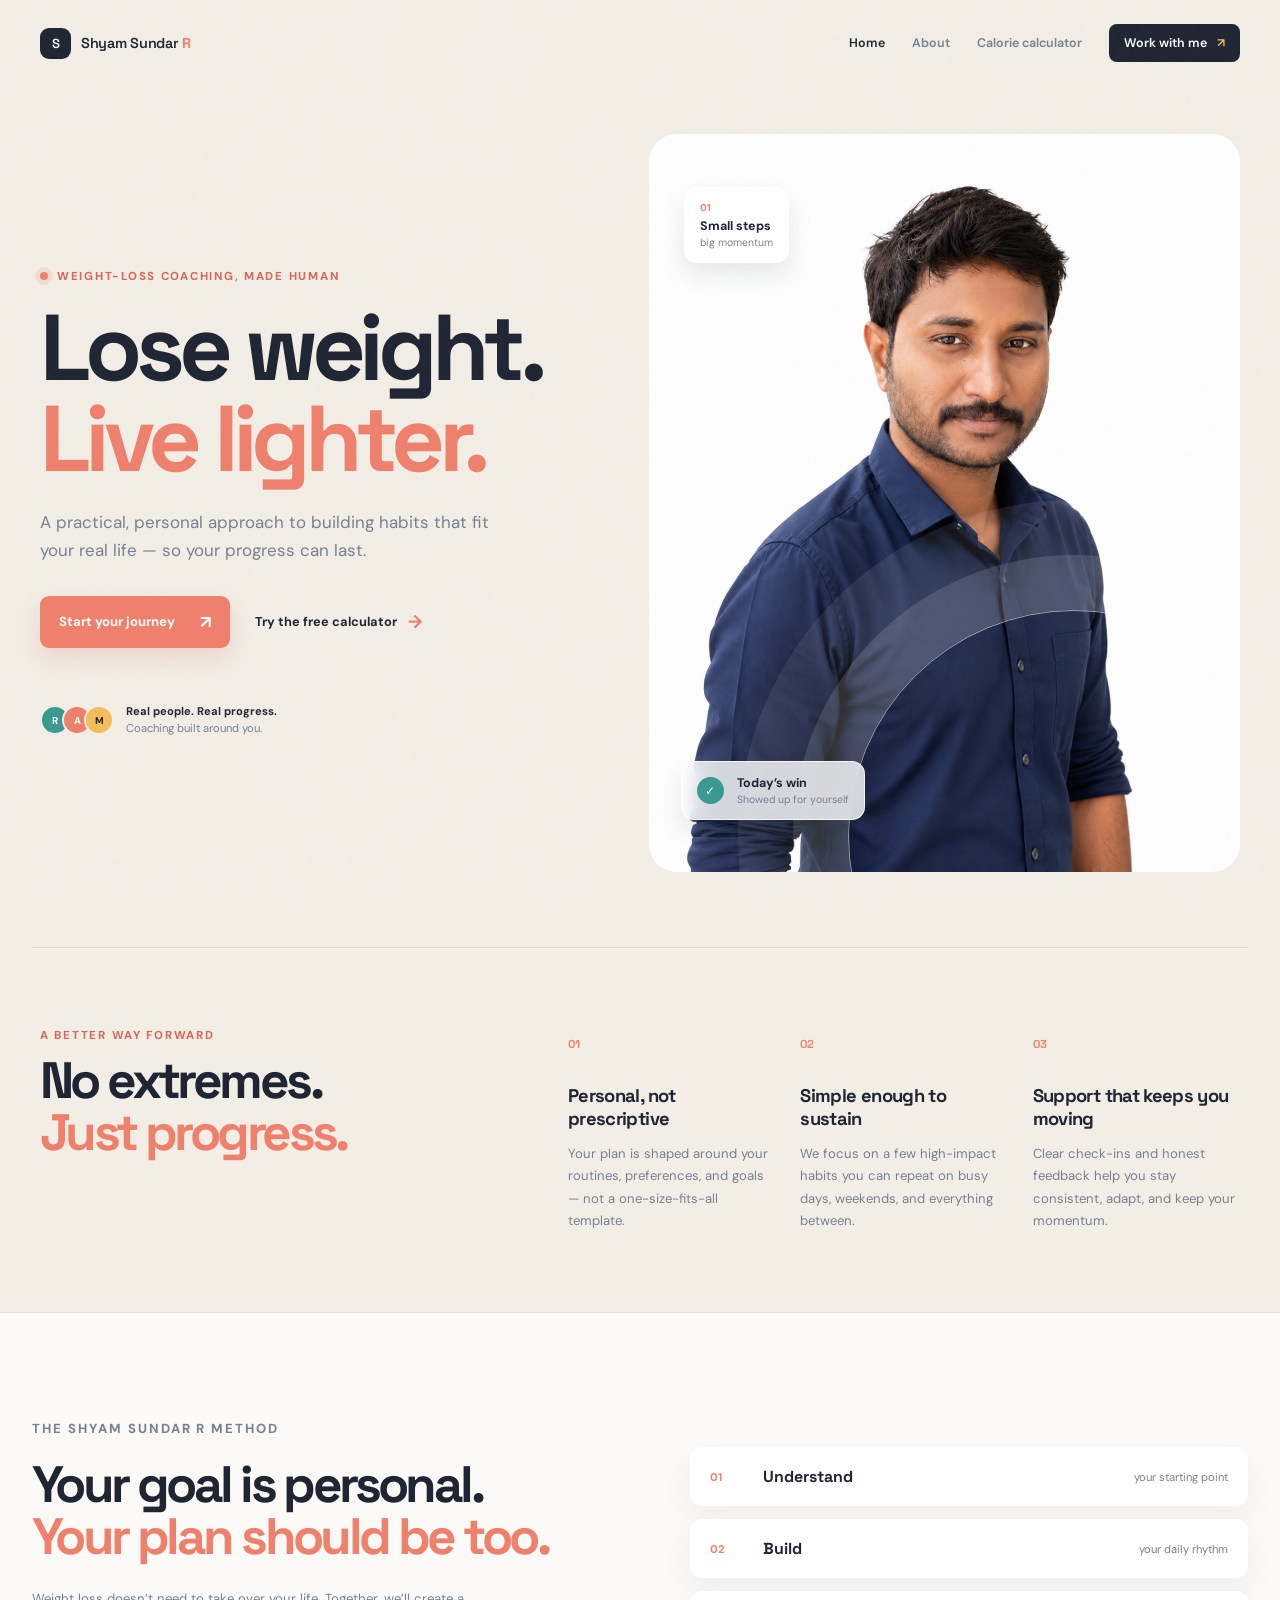
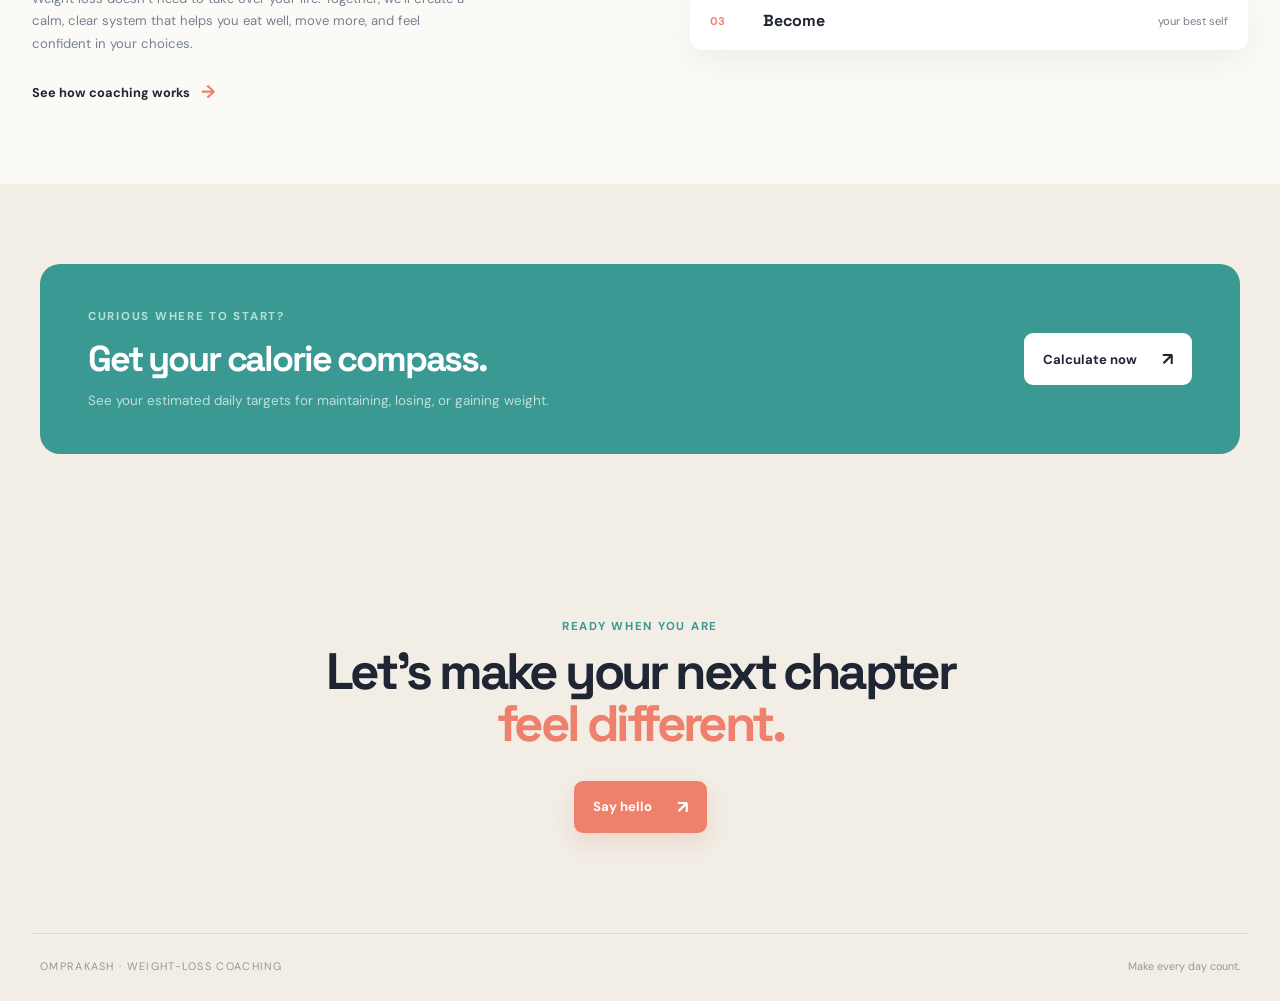
==== index.html @ ed953296 "Name changed" ====
<!DOCTYPE html>
<html lang="en">
<head>
  <meta charset="UTF-8" />
  <meta name="viewport" content="width=device-width, initial-scale=1.0" />
  <meta name="description" content="Weight-loss coaching with Shyam Sundar R — practical habits, clear guidance, and lasting results." />
  <title>OMPRAKASH — Weight-loss Coach</title>
  <link rel="preconnect" href="https://fonts.googleapis.com" />
  <link rel="preconnect" href="https://fonts.gstatic.com" crossorigin />
  <link href="https://fonts.googleapis.com/css2?family=DM+Sans:wght@400;500;600;700&family=Space+Grotesk:wght@500;600;700&display=swap" rel="stylesheet" />
  <link rel="stylesheet" href="style.css" />
</head>
<body class="home-page">
  <main class="home-shell">
    <nav class="site-nav" aria-label="Main navigation">
      <a class="brand" href="index.html"><span class="brand-mark">S</span><span>Shyam Sundar <b>R</b></span></a>
      <div class="nav-links"><a class="active" href="index.html">Home</a><a href="about.html">About</a><a href="calculator.html">Calorie calculator</a><a class="nav-cta" href="#contact">Work with me <span>↗</span></a></div>
    </nav>

    <section class="home-hero" aria-labelledby="home-title">
      <div class="home-hero-copy"><p class="eyebrow"><span class="eyebrow-dot"></span> Weight-loss coaching, made human</p><h1>Lose weight.<br /><em>Live lighter.</em></h1><p class="hero-text">A practical, personal approach to building habits that fit your real life — so your progress can last.</p><div class="hero-actions"><a class="primary-button" href="#contact">Start your journey <span>↗</span></a><a class="text-link" href="calculator.html">Try the free calculator <span>→</span></a></div><div class="social-proof"><div class="avatar-stack"><span>R</span><span>A</span><span>M</span></div><p><strong>Real people. Real progress.</strong><br />Coaching built around you.</p></div></div>
      <div class="hero-visual"><img class="hero-image" src="omprakash_image.jpg" alt="Shyam Sundar R, weight-loss coach" /><div class="hero-card card-top"><span>01</span><strong>Small steps</strong><small>big momentum</small></div><div class="hero-card card-bottom"><span class="check">✓</span><div><strong>Today’s win</strong><small>Showed up for yourself</small></div></div></div>
    </section>

    <section class="promise-section"><div class="section-intro"><p class="section-kicker">A better way forward</p><h2>No extremes.<br /><em>Just progress.</em></h2></div><div class="promise-grid"><article><span class="number">01</span><h3>Personal, not prescriptive</h3><p>Your plan is shaped around your routines, preferences, and goals — not a one-size-fits-all template.</p></article><article><span class="number">02</span><h3>Simple enough to sustain</h3><p>We focus on a few high-impact habits you can repeat on busy days, weekends, and everything between.</p></article><article><span class="number">03</span><h3>Support that keeps you moving</h3><p>Clear check-ins and honest feedback help you stay consistent, adapt, and keep your momentum.</p></article></div></section>

    <section class="method-section"><div class="method-copy"><p class="section-kicker">The Shyam Sundar R method</p><h2>Your goal is personal.<br /><em>Your plan should be too.</em></h2><p>Weight loss doesn’t need to take over your life. Together, we’ll create a calm, clear system that helps you eat well, move more, and feel confident in your choices.</p><a class="text-link" href="#contact">See how coaching works <span>→</span></a></div><div class="steps-card"><div><span>01</span><strong>Understand</strong><small>your starting point</small></div><div><span>02</span><strong>Build</strong><small>your daily rhythm</small></div><div><span>03</span><strong>Become</strong><small>your best self</small></div></div></section>

    <section class="calculator-promo"><div><p class="section-kicker">Curious where to start?</p><h2>Get your calorie compass.</h2><p>See your estimated daily targets for maintaining, losing, or gaining weight.</p></div><a class="light-button" href="calculator.html">Calculate now <span>↗</span></a></section>

    <section class="contact-section" id="contact"><p class="section-kicker">Ready when you are</p><h2>Let’s make your next chapter<br /><em>feel different.</em></h2><a class="primary-button" href="mailto:hello@shyamsundarr.com">Say hello <span>↗</span></a></section>
    <footer><span>OMPRAKASH · WEIGHT-LOSS COACHING</span><span>Make every day count.</span></footer>
  </main>
</body>
</html>
---- style.css ----
:root {
  --ink: #1f2533;
  --muted: #778090;
  --line: #e8e7e1;
  --paper: #fbfaf7;
  --cream: #f2eee6;
  --coral: #ef806c;
  --coral-dark: #d96555;
  --teal: #3a9992;
  --teal-light: #e0f2ef;
  --gold: #f4bd58;
  --shadow: 0 24px 70px rgba(52, 48, 35, .10);
}

* { box-sizing: border-box; }
body { margin: 0; color: var(--ink); background: var(--cream); font-family: "DM Sans", sans-serif; }
body::before { content: ""; position: fixed; inset: 0; pointer-events: none; opacity: .18; background-image: url("data:image/svg+xml,%3Csvg viewBox='0 0 180 180' xmlns='http://www.w3.org/2000/svg'%3E%3Cfilter id='n'%3E%3CfeTurbulence type='fractalNoise' baseFrequency='.8' numOctaves='4' stitchTiles='stitch'/%3E%3C/filter%3E%3Crect width='100%25' height='100%25' filter='url(%23n)' opacity='.14'/%3E%3C/svg%3E"); }
.page-shell { width: min(1160px, calc(100% - 40px)); margin: 0 auto; padding: 70px 0 28px; }
.home-shell { width: min(1240px, calc(100% - 64px)); margin: 0 auto; padding: 24px 0 28px; }
.site-nav { display: flex; align-items: center; justify-content: space-between; gap: 24px; padding: 0 8px 26px; }
.brand { display: inline-flex; align-items: center; gap: 10px; color: var(--ink); font-family: "Space Grotesk", sans-serif; font-size: .9rem; font-weight: 600; text-decoration: none; letter-spacing: -.02em; }
.brand b { color: var(--coral); }
.brand-mark { display: grid; place-items: center; width: 31px; height: 31px; border-radius: 9px; background: var(--ink); color: white; font-size: .82rem; }
.nav-links { display: flex; align-items: center; gap: 27px; }
.nav-links a { color: var(--muted); font-size: .78rem; font-weight: 600; text-decoration: none; transition: color .2s ease; }
.nav-links a:hover, .nav-links a.active { color: var(--ink); }
.nav-links .nav-cta { padding: 11px 15px; border-radius: 8px; background: var(--ink); color: white; }
.nav-links .nav-cta span { margin-left: 7px; color: var(--gold); }
.home-hero { display: grid; grid-template-columns: .96fr 1.04fr; gap: 64px; align-items: center; min-height: 650px; padding: 46px 8px 75px; }
.home-hero h1 { font-size: clamp(4rem, 7.3vw, 7.5rem); }
.home-hero .hero-text { max-width: 450px; }
.hero-actions { display: flex; align-items: center; gap: 25px; margin-top: 31px; }
.primary-button, .light-button { display: inline-flex; align-items: center; gap: 25px; padding: 15px 19px; border-radius: 9px; color: white; background: var(--coral); font-size: .82rem; font-weight: 700; text-decoration: none; box-shadow: 0 10px 25px rgba(217,101,85,.18); transition: transform .2s ease, background .2s ease; }
.primary-button:hover, .light-button:hover { transform: translateY(-2px); background: var(--coral-dark); }
.primary-button span, .light-button span { font-size: 1.1rem; }
.text-link { display: inline-flex; align-items: center; gap: 11px; color: var(--ink); font-size: .8rem; font-weight: 700; text-decoration: none; }
.text-link span { color: var(--coral); font-size: 1.15rem; transition: transform .2s ease; }
.text-link:hover span { transform: translateX(4px); }
.social-proof { display: flex; align-items: center; gap: 12px; margin-top: 55px; }
.avatar-stack { display: flex; padding-left: 8px; }
.avatar-stack span { display: grid; place-items: center; width: 30px; height: 30px; margin-left: -8px; border: 2px solid var(--cream); border-radius: 50%; background: var(--teal); color: white; font-size: .62rem; font-weight: 700; }
.avatar-stack span:nth-child(2) { background: var(--coral); }.avatar-stack span:nth-child(3) { background: var(--gold); color: var(--ink); }
.social-proof p { margin: 0; color: var(--muted); font-size: .7rem; line-height: 1.55; }.social-proof strong { color: var(--ink); }
.hero-visual { position: relative; min-height: 540px; overflow: hidden; border-radius: 28px; background: #f7f7f5; }
.hero-image { display: block; width: 100%; height: 100%; min-height: 540px; object-fit: cover; object-position: center top; }
.hero-visual::before { content: ""; position: absolute; width: 450px; height: 450px; right: -60px; bottom: -190px; border: 1px solid rgba(255,255,255,.55); border-radius: 50%; box-shadow: 0 0 0 55px rgba(255,255,255,.12), 0 0 0 110px rgba(255,255,255,.08); }
.visual-glow { position: absolute; width: 280px; height: 280px; top: 54px; right: 12%; border-radius: 50%; background: #b5d5c8; filter: blur(2px); }
.sun-disc { position: absolute; top: 85px; right: 24%; width: 118px; height: 118px; display: grid; place-items: center; border-radius: 50%; background: #f8ca70; color: white; font-size: 1.9rem; box-shadow: 0 0 0 17px rgba(248,202,112,.2); }
.hero-card { position: absolute; z-index: 2; display: flex; gap: 13px; align-items: center; padding: 13px 15px; border: 1px solid rgba(255,255,255,.75); border-radius: 13px; background: rgba(255,255,255,.8); box-shadow: 0 12px 25px rgba(36,73,66,.1); backdrop-filter: blur(10px); }.card-top { top: 53px; left: 35px; display: block; }.card-top span { display: block; margin-bottom: 4px; color: var(--coral); font-size: .62rem; font-weight: 700; }.hero-card strong, .hero-card small { display: block; }.hero-card strong { font-size: .78rem; }.hero-card small { margin-top: 2px; color: var(--muted); font-size: .65rem; }.card-bottom { left: 32px; bottom: 52px; }.check { display: grid; place-items: center; width: 27px; height: 27px; border-radius: 50%; background: var(--teal); color: white; font-size: .75rem; }
.figure { position: absolute; z-index: 1; bottom: -15px; left: 42%; width: 185px; height: 395px; }.figure-head { position: absolute; left: 71px; top: 0; width: 63px; height: 67px; border-radius: 50% 50% 45% 45%; background: #a65f45; }.figure-body { position: absolute; top: 56px; left: 41px; width: 126px; height: 205px; border-radius: 48% 48% 26% 32%; background: #f5a27e; transform: rotate(5deg); }.figure-arm { position: absolute; z-index: -1; top: 92px; left: 7px; width: 50px; height: 205px; border-radius: 35px; background: #a65f45; transform: rotate(11deg); }.figure-leg { position: absolute; top: 233px; width: 52px; height: 175px; border-radius: 28px; background: #e57357; }.figure-leg.left { left: 50px; transform: rotate(4deg); }.figure-leg.right { left: 105px; transform: rotate(-7deg); }
.plant { position: absolute; right: 35px; bottom: 28px; width: 68px; height: 130px; }.plant b { position: absolute; bottom: 0; left: 13px; width: 44px; height: 47px; border-radius: 7px 7px 20px 20px; background: #d77b59; }.plant i { position: absolute; bottom: 35px; left: 31px; width: 24px; height: 74px; border-radius: 100% 0; background: #4f9f81; transform-origin: bottom; transform: rotate(-28deg); }.plant i:nth-child(2) { transform: rotate(29deg) scale(.82); background: #6aaa87; }.plant i:nth-child(3) { transform: rotate(3deg) scale(.68); background: #398c76; }
.promise-section, .method-section { padding: 80px 8px; border-top: 1px solid rgba(31,37,51,.1); }.promise-section { display: grid; grid-template-columns: .8fr 1.2fr; gap: 80px; }.section-intro h2, .method-copy h2, .contact-section h2 { margin: 0; font-size: clamp(2.5rem, 4vw, 4.2rem); line-height: 1.02; letter-spacing: -.07em; }.section-intro h2 em, .method-copy h2 em, .contact-section h2 em { color: var(--coral); font-style: normal; }.promise-grid { display: grid; grid-template-columns: repeat(3, 1fr); gap: 25px; }.promise-grid article { padding-top: 4px; }.number { color: var(--coral); font-family: "Space Grotesk"; font-size: .72rem; font-weight: 700; }.promise-grid h3 { margin: 31px 0 13px; font-family: "Space Grotesk"; font-size: 1.15rem; letter-spacing: -.035em; }.promise-grid p, .method-copy > p { margin: 0; color: var(--muted); font-size: .82rem; line-height: 1.7; }
.method-section { display: grid; grid-template-columns: 1fr 1fr; gap: 100px; align-items: center; background: var(--paper); margin: 0 -100px; padding-left: 100px; padding-right: 100px; }.method-copy .section-kicker { margin-bottom: 18px; }.method-copy > p { max-width: 450px; margin: 25px 0; }.steps-card { display: grid; gap: 13px; }.steps-card div { display: grid; grid-template-columns: 38px 1fr auto; align-items: center; gap: 15px; padding: 19px 20px; border-radius: 12px; background: white; box-shadow: 0 12px 30px rgba(52,48,35,.06); }.steps-card span { color: var(--coral); font-size: .7rem; font-weight: 700; }.steps-card strong { font-family: "Space Grotesk"; font-size: 1rem; }.steps-card small { color: var(--muted); font-size: .7rem; }
.calculator-promo { display: flex; justify-content: space-between; align-items: center; gap: 30px; margin: 80px 8px; padding: 45px 48px; border-radius: 20px; background: var(--teal); color: white; }.calculator-promo .section-kicker { color: #b3e2d9; }.calculator-promo h2 { margin: 0; font-family: "Space Grotesk"; font-size: 2.25rem; letter-spacing: -.06em; }.calculator-promo p:last-child { margin: 10px 0 0; color: rgba(255,255,255,.68); font-size: .84rem; }.light-button { background: white; color: var(--ink); box-shadow: none; }.light-button:hover { background: #f7f4ed; }.contact-section { padding: 85px 8px 100px; text-align: center; }.contact-section .section-kicker { color: var(--teal); }.contact-section h2 { margin-bottom: 30px; }.contact-section .primary-button { display: inline-flex; }
.home-page footer { padding: 25px 8px 0; border-top: 1px solid rgba(31,37,51,.1); }
.about-hero { display: grid; grid-template-columns: 1fr .78fr; gap: 90px; align-items: center; padding: 78px 8px 90px; }.about-hero h1 { font-size: clamp(4rem, 7vw, 7rem); }.about-hero .hero-text { max-width: 500px; }.about-photo { position: relative; height: 520px; overflow: hidden; border-radius: 26px; background: #f6f6f4; }.about-photo img { width: 100%; height: 100%; object-fit: cover; object-position: center top; }.photo-caption { position: absolute; right: 20px; bottom: 20px; padding: 12px 15px; border-radius: 10px; background: rgba(255,255,255,.86); color: var(--muted); font-size: .7rem; line-height: 1.45; box-shadow: 0 8px 18px rgba(31,37,51,.09); }.photo-caption strong { color: var(--ink); font-size: .82rem; }.about-story { display: grid; grid-template-columns: .9fr 1.1fr; gap: 90px; padding: 85px 8px; border-top: 1px solid rgba(31,37,51,.1); }.about-story h2, .about-cta h2 { margin: 0; font-family: "Space Grotesk"; font-size: clamp(2.5rem, 4vw, 4.1rem); line-height: 1.02; letter-spacing: -.07em; }.story-copy { max-width: 500px; }.story-copy p { margin: 0 0 20px; color: var(--muted); font-size: .95rem; line-height: 1.8; }.values-section { padding: 75px 8px 90px; background: var(--paper); margin: 0 -100px; padding-left: 100px; padding-right: 100px; }.values-grid { display: grid; grid-template-columns: repeat(3, 1fr); gap: 35px; margin-top: 30px; }.values-grid article { padding-top: 3px; }.values-grid span { color: var(--teal); font-size: .72rem; font-weight: 700; }.values-grid h3 { margin: 24px 0 12px; font-family: "Space Grotesk"; font-size: 1.15rem; letter-spacing: -.03em; }.values-grid p { margin: 0; color: var(--muted); font-size: .82rem; line-height: 1.7; }.about-cta { padding: 100px 8px 110px; text-align: center; }.about-cta .section-kicker { color: var(--teal); }.about-cta h2 { margin-bottom: 30px; }.about-cta h2 em { color: var(--coral); font-style: normal; }.about-cta > div { display: flex; justify-content: center; align-items: center; gap: 28px; }.about-page footer { padding: 25px 8px 0; border-top: 1px solid rgba(31,37,51,.1); }
.hero { display: flex; align-items: center; justify-content: space-between; gap: 42px; padding: 0 42px 54px; }
.hero-copy { max-width: 650px; }
.eyebrow, .section-kicker { color: var(--coral-dark); font-size: .72rem; font-weight: 700; letter-spacing: .15em; text-transform: uppercase; }
.eyebrow { display: flex; align-items: center; gap: 9px; margin: 0 0 18px; }
.eyebrow-dot { width: 8px; height: 8px; border-radius: 50%; background: var(--coral); box-shadow: 0 0 0 5px rgba(239,128,108,.16); }
h1, h2 { font-family: "Space Grotesk", sans-serif; }
h1 { margin: 0; max-width: 620px; font-size: clamp(3rem, 6vw, 5.8rem); line-height: .98; letter-spacing: -.065em; }
h1 em { color: var(--coral); font-style: normal; }
.hero-text { max-width: 480px; margin: 24px 0 0; color: var(--muted); font-size: 1.06rem; line-height: 1.65; }
.hero-orbit { position: relative; width: 182px; height: 182px; flex: 0 0 auto; }
.orbit { position: absolute; inset: 0; border: 1px solid rgba(58,153,146,.25); border-radius: 50%; transform: rotate(-26deg); }
.orbit-two { inset: 17px -8px; border-color: rgba(239,128,108,.38); transform: rotate(58deg); }
.orbit::after, .orbit-two::after { content: ""; position: absolute; width: 10px; height: 10px; border-radius: 50%; background: var(--coral); top: 7px; left: 25px; }
.orbit-two::after { background: var(--teal); top: auto; bottom: 12px; left: auto; right: 4px; }
.orbit-core { position: absolute; inset: 44px; display: flex; flex-direction: column; justify-content: center; align-items: center; border-radius: 50%; background: var(--teal); color: white; box-shadow: 0 12px 30px rgba(58,153,146,.28); }
.orbit-core span { font-size: .65rem; letter-spacing: .13em; text-transform: uppercase; opacity: .78; }
.orbit-core strong { font-family: "Space Grotesk"; font-size: 1.3rem; }
.calculator-grid { display: grid; grid-template-columns: minmax(0, 1fr) minmax(0, 1fr); gap: 22px; }
.form-card, .results-card { min-height: 570px; border-radius: 24px; padding: 38px; box-shadow: var(--shadow); }
.form-card { background: var(--paper); }
.results-card { position: relative; overflow: hidden; background: var(--ink); color: white; }
.results-card::after { content: ""; position: absolute; width: 240px; height: 240px; border: 1px solid rgba(255,255,255,.08); border-radius: 50%; right: -100px; bottom: -110px; box-shadow: 0 0 0 35px rgba(255,255,255,.025), 0 0 0 70px rgba(255,255,255,.018); }
.card-heading, .results-topline { display: flex; justify-content: space-between; align-items: flex-start; }
.section-kicker { margin: 0 0 12px; }
.card-heading h2 { margin: 0 0 30px; font-size: 1.7rem; letter-spacing: -.04em; }
.step-count { color: var(--muted); font-size: .78rem; font-weight: 600; }
.field-row { display: grid; gap: 18px; margin-bottom: 20px; }
.two-columns { grid-template-columns: 1fr 1fr; }
.field { display: flex; flex-direction: column; gap: 9px; min-width: 0; }
.field > span, legend { font-size: .76rem; color: var(--muted); font-weight: 700; letter-spacing: .02em; }
.field small { font-weight: 400; color: #a0a6ae; }
input, select { width: 100%; height: 51px; border: 1px solid var(--line); border-radius: 10px; background: #fff; color: var(--ink); font: inherit; font-size: .95rem; padding: 0 15px; outline: none; transition: .2s ease; }
input:focus, select:focus { border-color: var(--teal); box-shadow: 0 0 0 4px rgba(58,153,146,.12); }
fieldset { border: 0; padding: 0; margin: 0; }
legend { padding: 0; margin-bottom: 9px; }
.segmented-control { height: 51px; display: flex; padding: 4px; border-radius: 10px; background: #f0efeb; }
.segmented-control label { flex: 1; position: relative; }
.segmented-control input { position: absolute; opacity: 0; width: 0; }
.segmented-control span { display: flex; align-items: center; justify-content: center; height: 100%; color: var(--muted); border-radius: 7px; font-size: .83rem; cursor: pointer; transition: .2s ease; }
.segmented-control input:checked + span { color: var(--ink); background: white; box-shadow: 0 2px 8px rgba(31,37,51,.08); font-weight: 700; }
.activity-field { margin-bottom: 28px; }
.calculate-button { width: 100%; border: 0; padding: 16px 20px; border-radius: 10px; background: var(--coral); color: white; font: 700 .93rem "DM Sans"; cursor: pointer; transition: transform .2s ease, background .2s ease, box-shadow .2s ease; }
.calculate-button span { float: right; font-size: 1.2rem; line-height: .8; }
.calculate-button:hover { background: var(--coral-dark); transform: translateY(-2px); box-shadow: 0 10px 22px rgba(217,101,85,.22); }
.form-note { margin: 15px 0 0; color: #a0a6ae; font-size: .7rem; line-height: 1.5; }
.results-topline .section-kicker { color: #f4bd58; }
.status-pill { display: inline-flex; gap: 7px; align-items: center; padding: 7px 10px; border: 1px solid rgba(255,255,255,.12); border-radius: 30px; color: rgba(255,255,255,.62); font-size: .67rem; }
.status-pill span { width: 6px; height: 6px; background: var(--teal); border-radius: 50%; }
.results-empty { display: flex; flex-direction: column; justify-content: center; align-items: flex-start; height: 435px; }
.spark-icon { display: grid; place-items: center; width: 47px; height: 47px; margin-bottom: 22px; border-radius: 14px; background: rgba(244,189,88,.16); color: var(--gold); font-size: 1.6rem; }
.results-empty h2 { margin: 0; font-size: 2.15rem; line-height: 1.08; letter-spacing: -.06em; }
.results-empty p { max-width: 270px; margin: 16px 0 0; color: rgba(255,255,255,.54); font-size: .9rem; line-height: 1.6; }
.hidden { display: none; }
.maintenance-summary { padding: 18px 0 25px; border-bottom: 1px solid rgba(255,255,255,.12); }
.summary-label, .summary-caption { display: block; color: rgba(255,255,255,.55); font-size: .76rem; }
.maintenance-summary strong { display: block; margin: 7px 0 3px; font-family: "Space Grotesk"; font-size: 3.2rem; letter-spacing: -.07em; }
.maintenance-summary strong small { font: 500 .78rem "DM Sans"; color: rgba(255,255,255,.5); letter-spacing: 0; }
.target-list { display: grid; gap: 10px; padding: 22px 0; }
.target { display: grid; grid-template-columns: 34px 1fr auto; gap: 13px; align-items: center; padding: 13px 14px; border-radius: 13px; background: rgba(255,255,255,.06); }
.target-icon { display: grid; place-items: center; width: 32px; height: 32px; border-radius: 9px; font-size: 1.1rem; }
.target-lose .target-icon { color: #f8a18d; background: rgba(239,128,108,.15); }
.target-maintain .target-icon { color: #82d0c8; background: rgba(58,153,146,.18); }
.target-gain .target-icon { color: #f5cf81; background: rgba(244,189,88,.16); }
.target div:nth-child(2) span, .target div:nth-child(2) small { display: block; }
.target div:nth-child(2) span { font-size: .86rem; font-weight: 700; }
.target div:nth-child(2) small { margin-top: 2px; color: rgba(255,255,255,.45); font-size: .68rem; }
.target > strong { font-family: "Space Grotesk"; font-size: 1.25rem; }
.target > strong small { margin-left: 3px; color: rgba(255,255,255,.4); font: 500 .62rem "DM Sans"; }
.results-tip { position: relative; z-index: 1; display: flex; gap: 9px; margin: 0; color: rgba(255,255,255,.5); font-size: .7rem; line-height: 1.5; }
.results-tip span { color: var(--gold); }
footer { display: flex; justify-content: space-between; padding: 25px 42px 0; color: #99988f; font-size: .68rem; letter-spacing: .12em; }
footer span:last-child { letter-spacing: 0; }
@media (max-width: 800px) { .page-shell { padding-top: 42px; } .hero { padding: 0 10px 36px; } .hero-orbit { width: 130px; height: 130px; } .orbit-core { inset: 32px; } .calculator-grid { grid-template-columns: 1fr; } .form-card, .results-card { min-height: auto; padding: 28px; } .results-empty { height: 330px; } footer { padding-left: 10px; padding-right: 10px; } }
@media (max-width: 520px) { .hero { display: block; } .hero-orbit { margin: 35px auto 0; } h1 { font-size: 3.5rem; } .two-columns { grid-template-columns: 1fr; } .form-card, .results-card { border-radius: 18px; } .status-pill { display: none; } .maintenance-summary strong { font-size: 2.7rem; } footer { gap: 10px; flex-direction: column; } }
@media (max-width: 800px) { .home-shell { width: min(100% - 36px, 620px); } .site-nav { padding-left: 0; padding-right: 0; }.nav-links { gap: 13px; }.nav-links a:not(.nav-cta) { display: none; }.home-hero { grid-template-columns: 1fr; gap: 42px; padding: 35px 0 60px; }.home-hero h1 { font-size: clamp(4rem, 17vw, 6rem); }.hero-visual { min-height: 470px; }.promise-section, .method-section { grid-template-columns: 1fr; gap: 40px; }.method-section { margin: 0 -18px; padding-left: 18px; padding-right: 18px; }.promise-grid { gap: 35px; }.calculator-promo { align-items: flex-start; flex-direction: column; margin-left: 0; margin-right: 0; padding: 32px; } }
@media (max-width: 800px) { .about-hero { grid-template-columns: 1fr; gap: 40px; padding: 45px 0 60px; }.about-hero h1 { font-size: clamp(4rem, 16vw, 6rem); }.about-photo { height: 460px; }.about-story { grid-template-columns: 1fr; gap: 35px; padding: 65px 0; }.values-section { margin: 0 -18px; padding-left: 18px; padding-right: 18px; }.values-grid { gap: 28px; }.about-cta { padding: 75px 0 85px; } }
@media (max-width: 520px) { .home-shell { width: min(100% - 28px, 500px); }.brand { font-size: .78rem; }.hero-actions { align-items: flex-start; flex-direction: column; gap: 18px; }.hero-visual, .hero-image { min-height: 390px; }.card-top { left: 18px; }.card-bottom { left: 16px; bottom: 24px; }.calculator-promo h2 { font-size: 1.8rem; }.steps-card small { display: none; } }
@media (max-width: 520px) { .about-photo { height: 390px; }.values-grid { grid-template-columns: 1fr; gap: 30px; }.about-cta > div { align-items: flex-start; flex-direction: column; gap: 20px; }.about-cta .primary-button { align-self: center; } }
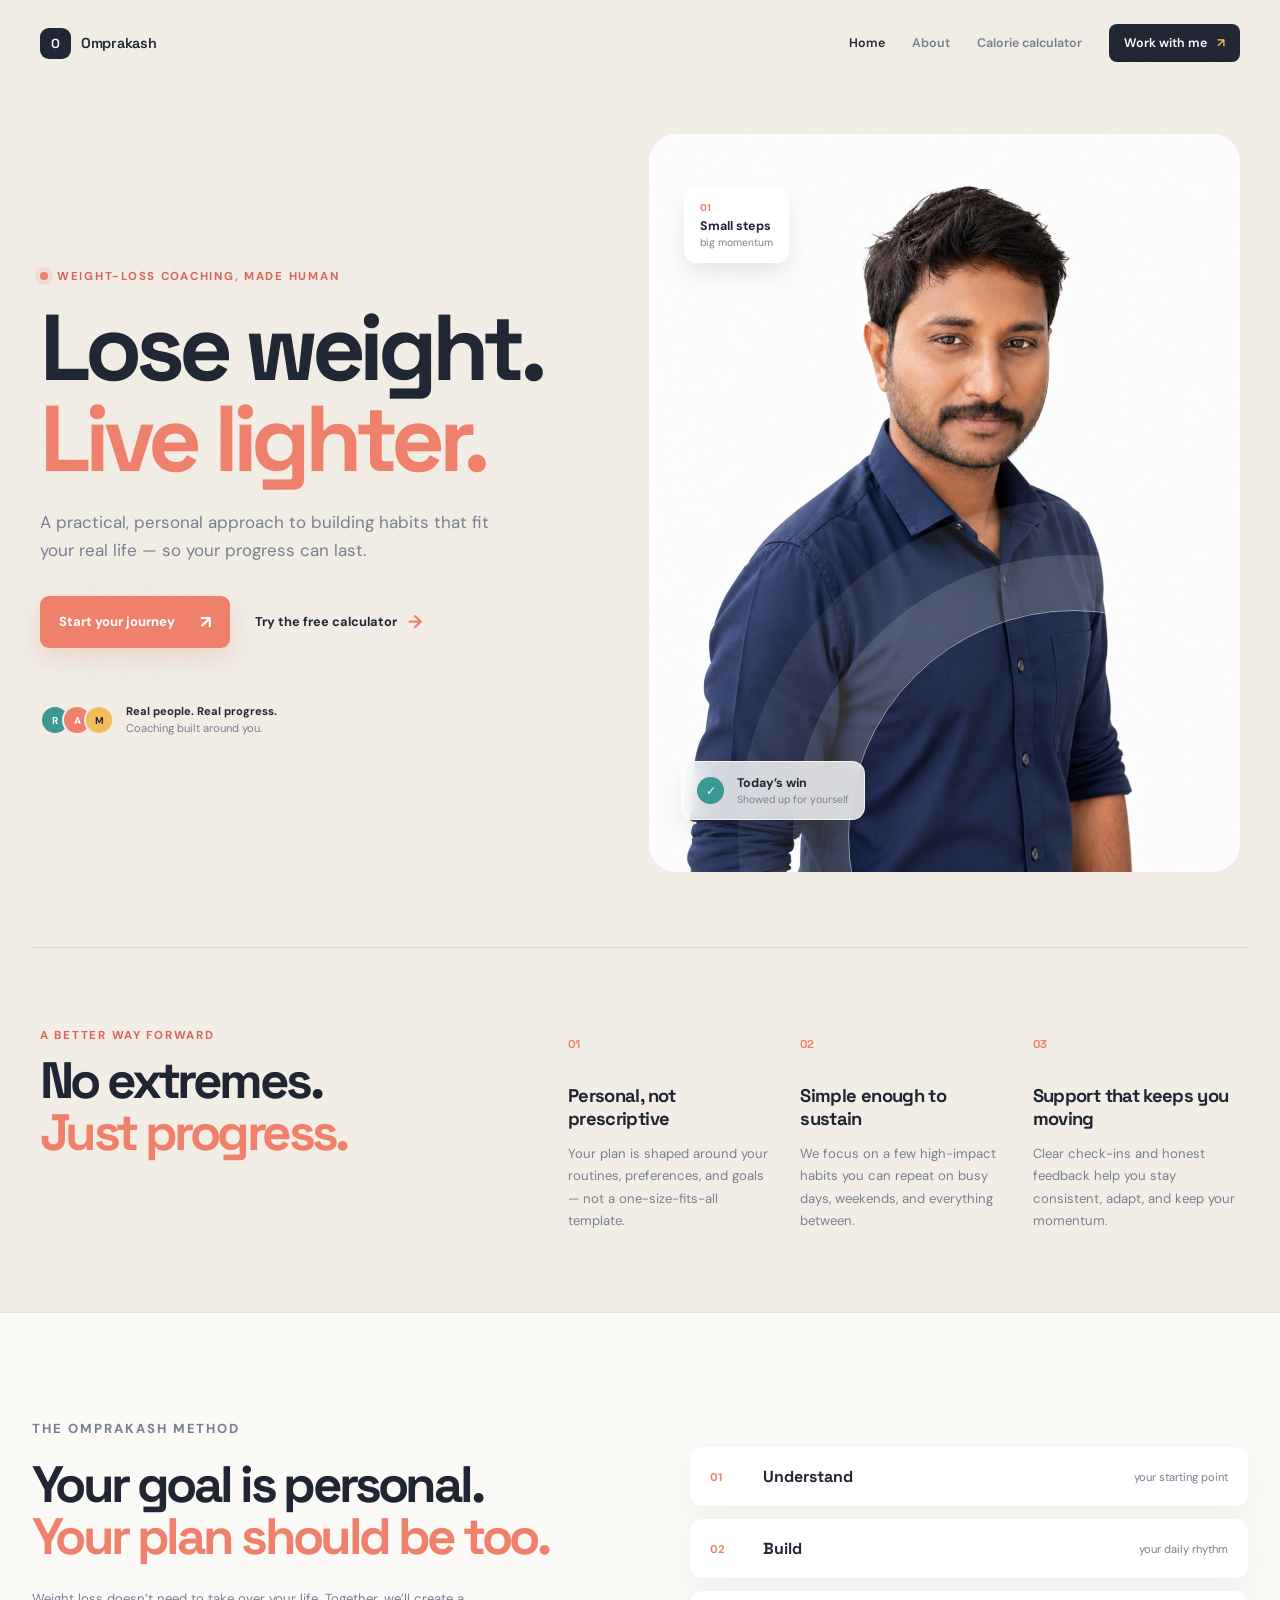
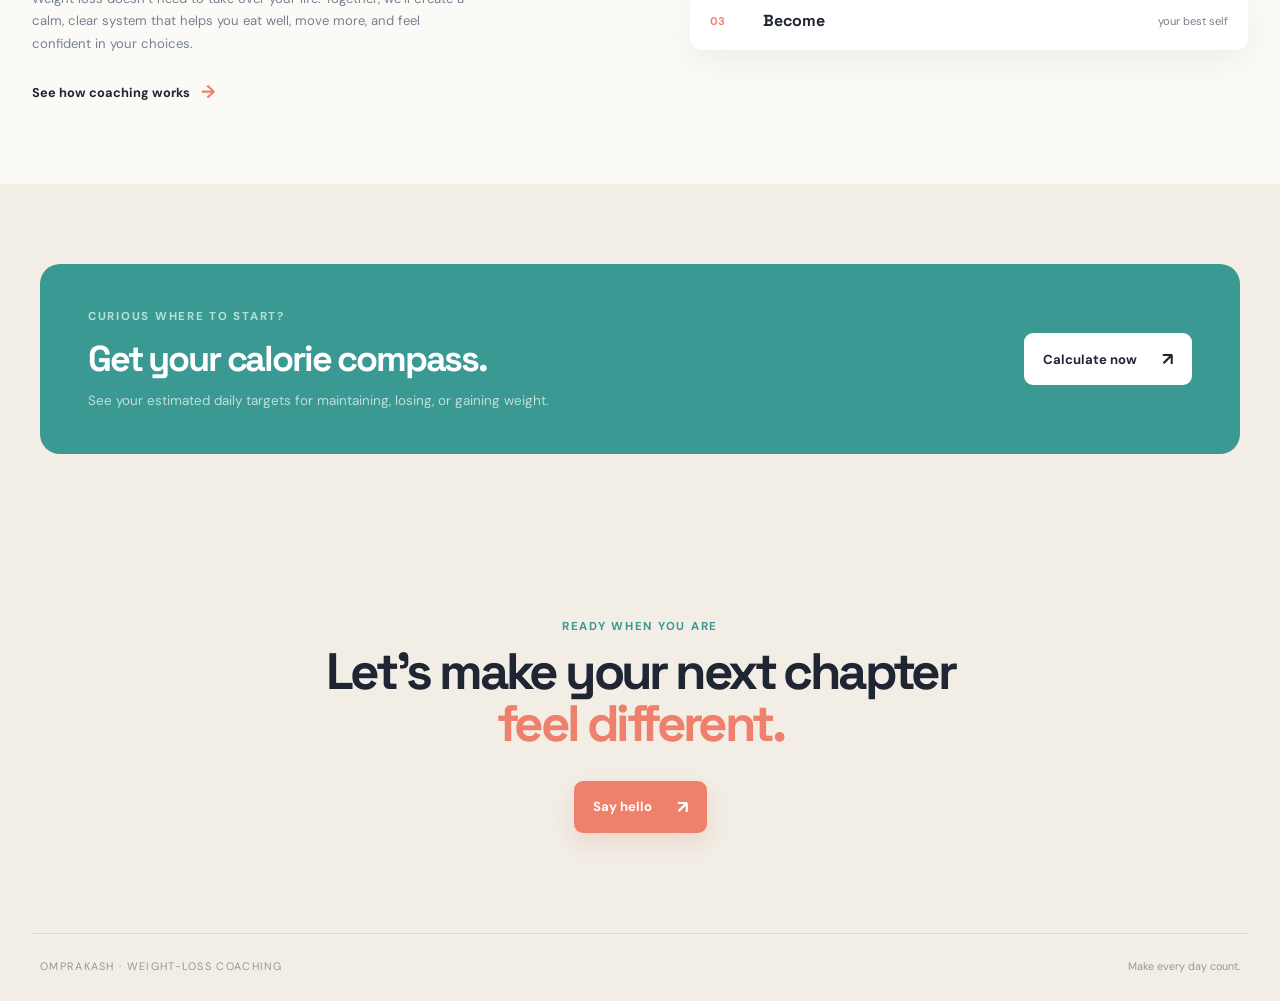
==== commit 2694d3af: "Name changed new" ====
--- a/index.html
+++ b/index.html
@@ -3,7 +3,7 @@
 <head>
   <meta charset="UTF-8" />
   <meta name="viewport" content="width=device-width, initial-scale=1.0" />
-  <meta name="description" content="Weight-loss coaching with Shyam Sundar R — practical habits, clear guidance, and lasting results." />
+  <meta name="description" content="Weight-loss coaching with Omprakash — practical habits, clear guidance, and lasting results." />
   <title>OMPRAKASH — Weight-loss Coach</title>
   <link rel="preconnect" href="https://fonts.googleapis.com" />
   <link rel="preconnect" href="https://fonts.gstatic.com" crossorigin />
@@ -13,18 +13,18 @@
 <body class="home-page">
   <main class="home-shell">
     <nav class="site-nav" aria-label="Main navigation">
-      <a class="brand" href="index.html"><span class="brand-mark">S</span><span>Shyam Sundar <b>R</b></span></a>
+      <a class="brand" href="index.html"><span class="brand-mark">O</span><span>Omprakash</span></a>
       <div class="nav-links"><a class="active" href="index.html">Home</a><a href="about.html">About</a><a href="calculator.html">Calorie calculator</a><a class="nav-cta" href="#contact">Work with me <span>↗</span></a></div>
     </nav>
 
     <section class="home-hero" aria-labelledby="home-title">
       <div class="home-hero-copy"><p class="eyebrow"><span class="eyebrow-dot"></span> Weight-loss coaching, made human</p><h1>Lose weight.<br /><em>Live lighter.</em></h1><p class="hero-text">A practical, personal approach to building habits that fit your real life — so your progress can last.</p><div class="hero-actions"><a class="primary-button" href="#contact">Start your journey <span>↗</span></a><a class="text-link" href="calculator.html">Try the free calculator <span>→</span></a></div><div class="social-proof"><div class="avatar-stack"><span>R</span><span>A</span><span>M</span></div><p><strong>Real people. Real progress.</strong><br />Coaching built around you.</p></div></div>
-      <div class="hero-visual"><img class="hero-image" src="omprakash_image.jpg" alt="Shyam Sundar R, weight-loss coach" /><div class="hero-card card-top"><span>01</span><strong>Small steps</strong><small>big momentum</small></div><div class="hero-card card-bottom"><span class="check">✓</span><div><strong>Today’s win</strong><small>Showed up for yourself</small></div></div></div>
+      <div class="hero-visual"><img class="hero-image" src="omprakash_image.jpg" alt="Omprakash, weight-loss coach" /><div class="hero-card card-top"><span>01</span><strong>Small steps</strong><small>big momentum</small></div><div class="hero-card card-bottom"><span class="check">✓</span><div><strong>Today’s win</strong><small>Showed up for yourself</small></div></div></div>
     </section>
 
     <section class="promise-section"><div class="section-intro"><p class="section-kicker">A better way forward</p><h2>No extremes.<br /><em>Just progress.</em></h2></div><div class="promise-grid"><article><span class="number">01</span><h3>Personal, not prescriptive</h3><p>Your plan is shaped around your routines, preferences, and goals — not a one-size-fits-all template.</p></article><article><span class="number">02</span><h3>Simple enough to sustain</h3><p>We focus on a few high-impact habits you can repeat on busy days, weekends, and everything between.</p></article><article><span class="number">03</span><h3>Support that keeps you moving</h3><p>Clear check-ins and honest feedback help you stay consistent, adapt, and keep your momentum.</p></article></div></section>
 
-    <section class="method-section"><div class="method-copy"><p class="section-kicker">The Shyam Sundar R method</p><h2>Your goal is personal.<br /><em>Your plan should be too.</em></h2><p>Weight loss doesn’t need to take over your life. Together, we’ll create a calm, clear system that helps you eat well, move more, and feel confident in your choices.</p><a class="text-link" href="#contact">See how coaching works <span>→</span></a></div><div class="steps-card"><div><span>01</span><strong>Understand</strong><small>your starting point</small></div><div><span>02</span><strong>Build</strong><small>your daily rhythm</small></div><div><span>03</span><strong>Become</strong><small>your best self</small></div></div></section>
+    <section class="method-section"><div class="method-copy"><p class="section-kicker">The Omprakash method</p><h2>Your goal is personal.<br /><em>Your plan should be too.</em></h2><p>Weight loss doesn’t need to take over your life. Together, we’ll create a calm, clear system that helps you eat well, move more, and feel confident in your choices.</p><a class="text-link" href="#contact">See how coaching works <span>→</span></a></div><div class="steps-card"><div><span>01</span><strong>Understand</strong><small>your starting point</small></div><div><span>02</span><strong>Build</strong><small>your daily rhythm</small></div><div><span>03</span><strong>Become</strong><small>your best self</small></div></div></section>
 
     <section class="calculator-promo"><div><p class="section-kicker">Curious where to start?</p><h2>Get your calorie compass.</h2><p>See your estimated daily targets for maintaining, losing, or gaining weight.</p></div><a class="light-button" href="calculator.html">Calculate now <span>↗</span></a></section>
 
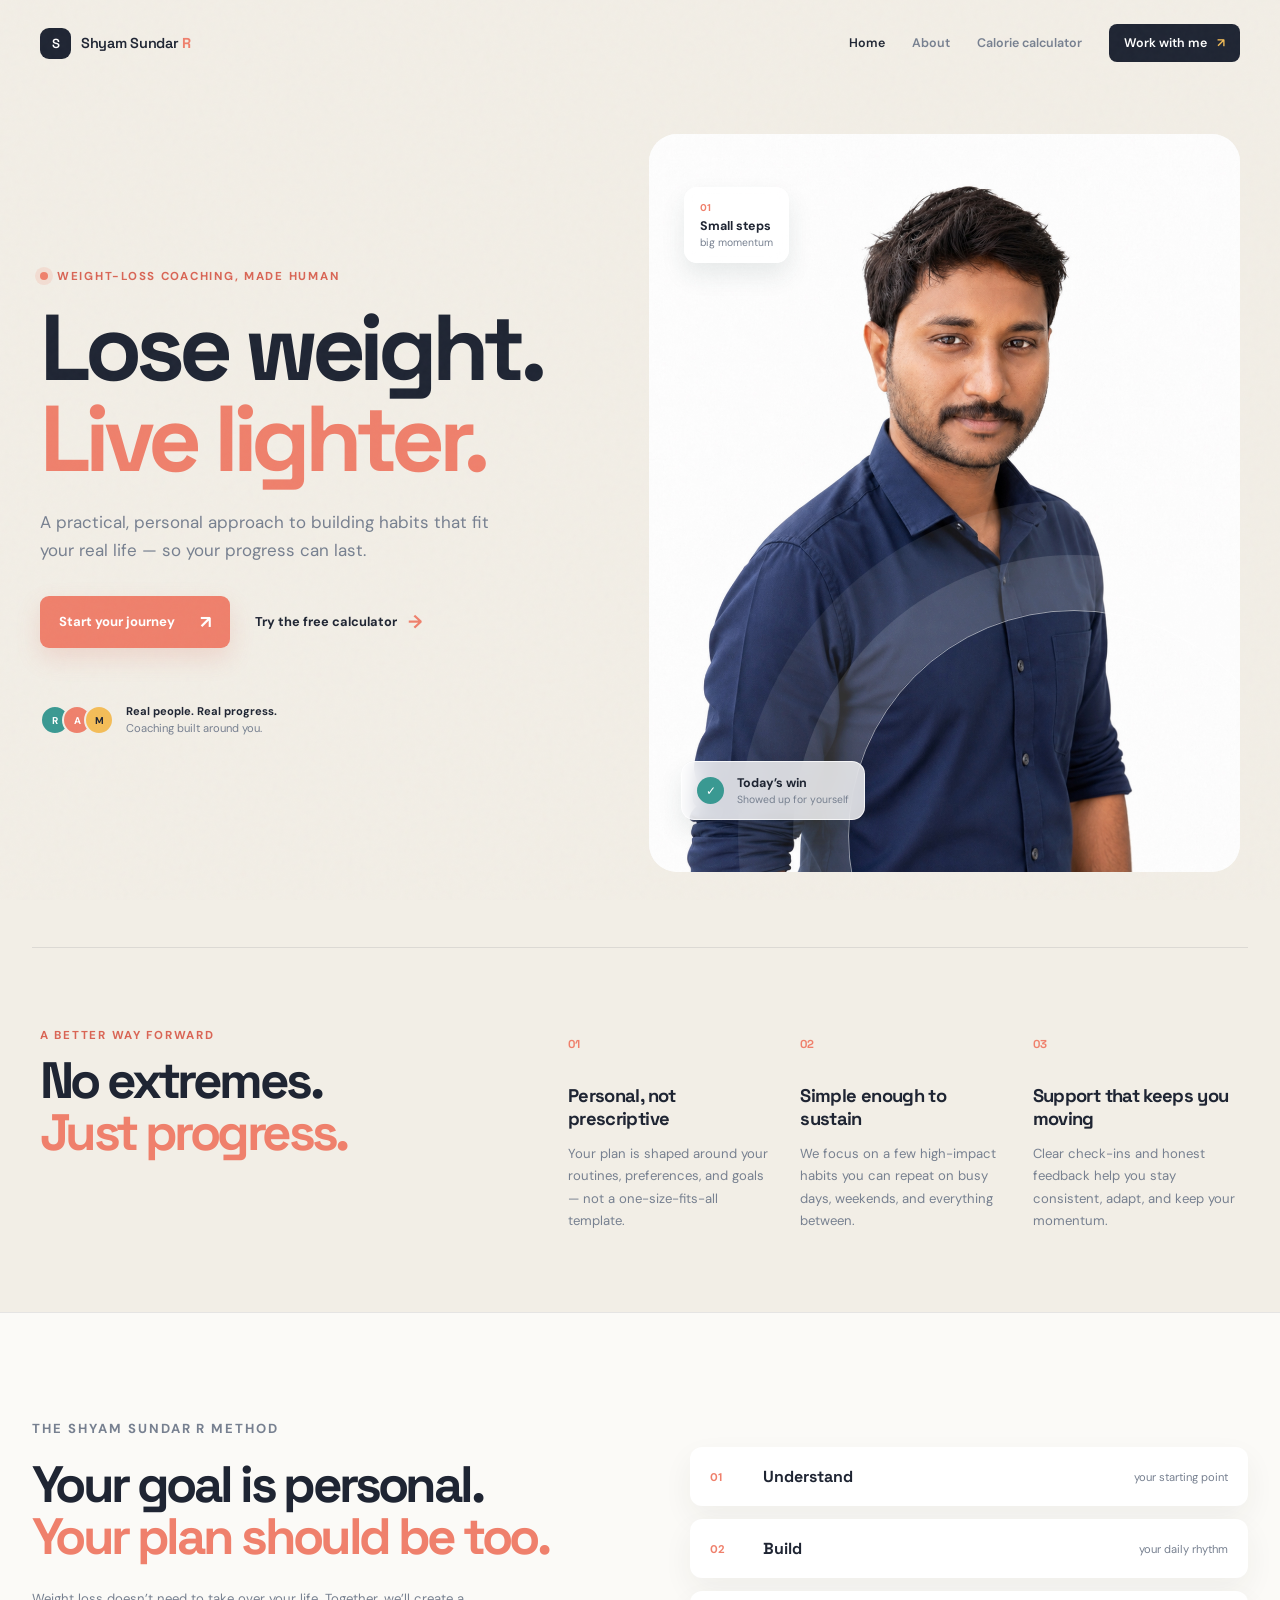
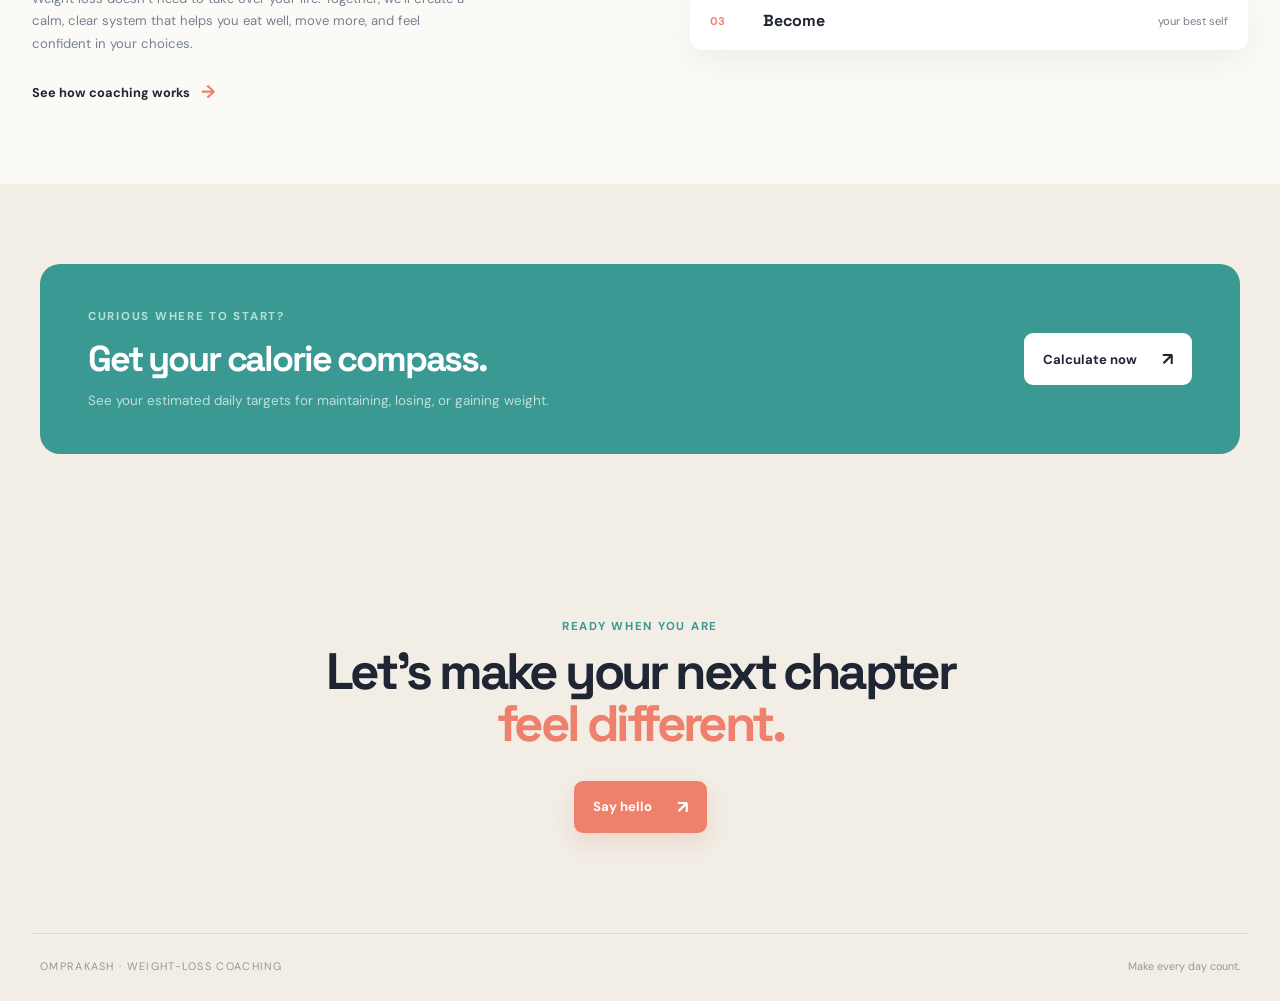
==== commit a18e451e: "N change" ====
--- a/index.html
+++ b/index.html
@@ -13,18 +13,18 @@
 <body class="home-page">
   <main class="home-shell">
     <nav class="site-nav" aria-label="Main navigation">
-      <a class="brand" href="index.html"><span class="brand-mark">O</span><span>Omprakash</span></a>
+      <a class="brand" href="index.html"><span class="brand-mark">S</span><span>Shyam Sundar <b>R</b></span></a>
       <div class="nav-links"><a class="active" href="index.html">Home</a><a href="about.html">About</a><a href="calculator.html">Calorie calculator</a><a class="nav-cta" href="#contact">Work with me <span>↗</span></a></div>
     </nav>
 
     <section class="home-hero" aria-labelledby="home-title">
       <div class="home-hero-copy"><p class="eyebrow"><span class="eyebrow-dot"></span> Weight-loss coaching, made human</p><h1>Lose weight.<br /><em>Live lighter.</em></h1><p class="hero-text">A practical, personal approach to building habits that fit your real life — so your progress can last.</p><div class="hero-actions"><a class="primary-button" href="#contact">Start your journey <span>↗</span></a><a class="text-link" href="calculator.html">Try the free calculator <span>→</span></a></div><div class="social-proof"><div class="avatar-stack"><span>R</span><span>A</span><span>M</span></div><p><strong>Real people. Real progress.</strong><br />Coaching built around you.</p></div></div>
-      <div class="hero-visual"><img class="hero-image" src="omprakash_image.jpg" alt="Omprakash, weight-loss coach" /><div class="hero-card card-top"><span>01</span><strong>Small steps</strong><small>big momentum</small></div><div class="hero-card card-bottom"><span class="check">✓</span><div><strong>Today’s win</strong><small>Showed up for yourself</small></div></div></div>
+      <div class="hero-visual"><img class="hero-image" src="omprakash_image.jpg" alt="Shyam Sundar R, weight-loss coach" /><div class="hero-card card-top"><span>01</span><strong>Small steps</strong><small>big momentum</small></div><div class="hero-card card-bottom"><span class="check">✓</span><div><strong>Today’s win</strong><small>Showed up for yourself</small></div></div></div>
     </section>
 
     <section class="promise-section"><div class="section-intro"><p class="section-kicker">A better way forward</p><h2>No extremes.<br /><em>Just progress.</em></h2></div><div class="promise-grid"><article><span class="number">01</span><h3>Personal, not prescriptive</h3><p>Your plan is shaped around your routines, preferences, and goals — not a one-size-fits-all template.</p></article><article><span class="number">02</span><h3>Simple enough to sustain</h3><p>We focus on a few high-impact habits you can repeat on busy days, weekends, and everything between.</p></article><article><span class="number">03</span><h3>Support that keeps you moving</h3><p>Clear check-ins and honest feedback help you stay consistent, adapt, and keep your momentum.</p></article></div></section>
 
-    <section class="method-section"><div class="method-copy"><p class="section-kicker">The Omprakash method</p><h2>Your goal is personal.<br /><em>Your plan should be too.</em></h2><p>Weight loss doesn’t need to take over your life. Together, we’ll create a calm, clear system that helps you eat well, move more, and feel confident in your choices.</p><a class="text-link" href="#contact">See how coaching works <span>→</span></a></div><div class="steps-card"><div><span>01</span><strong>Understand</strong><small>your starting point</small></div><div><span>02</span><strong>Build</strong><small>your daily rhythm</small></div><div><span>03</span><strong>Become</strong><small>your best self</small></div></div></section>
+    <section class="method-section"><div class="method-copy"><p class="section-kicker">The Shyam Sundar R method</p><h2>Your goal is personal.<br /><em>Your plan should be too.</em></h2><p>Weight loss doesn’t need to take over your life. Together, we’ll create a calm, clear system that helps you eat well, move more, and feel confident in your choices.</p><a class="text-link" href="#contact">See how coaching works <span>→</span></a></div><div class="steps-card"><div><span>01</span><strong>Understand</strong><small>your starting point</small></div><div><span>02</span><strong>Build</strong><small>your daily rhythm</small></div><div><span>03</span><strong>Become</strong><small>your best self</small></div></div></section>
 
     <section class="calculator-promo"><div><p class="section-kicker">Curious where to start?</p><h2>Get your calorie compass.</h2><p>See your estimated daily targets for maintaining, losing, or gaining weight.</p></div><a class="light-button" href="calculator.html">Calculate now <span>↗</span></a></section>
 
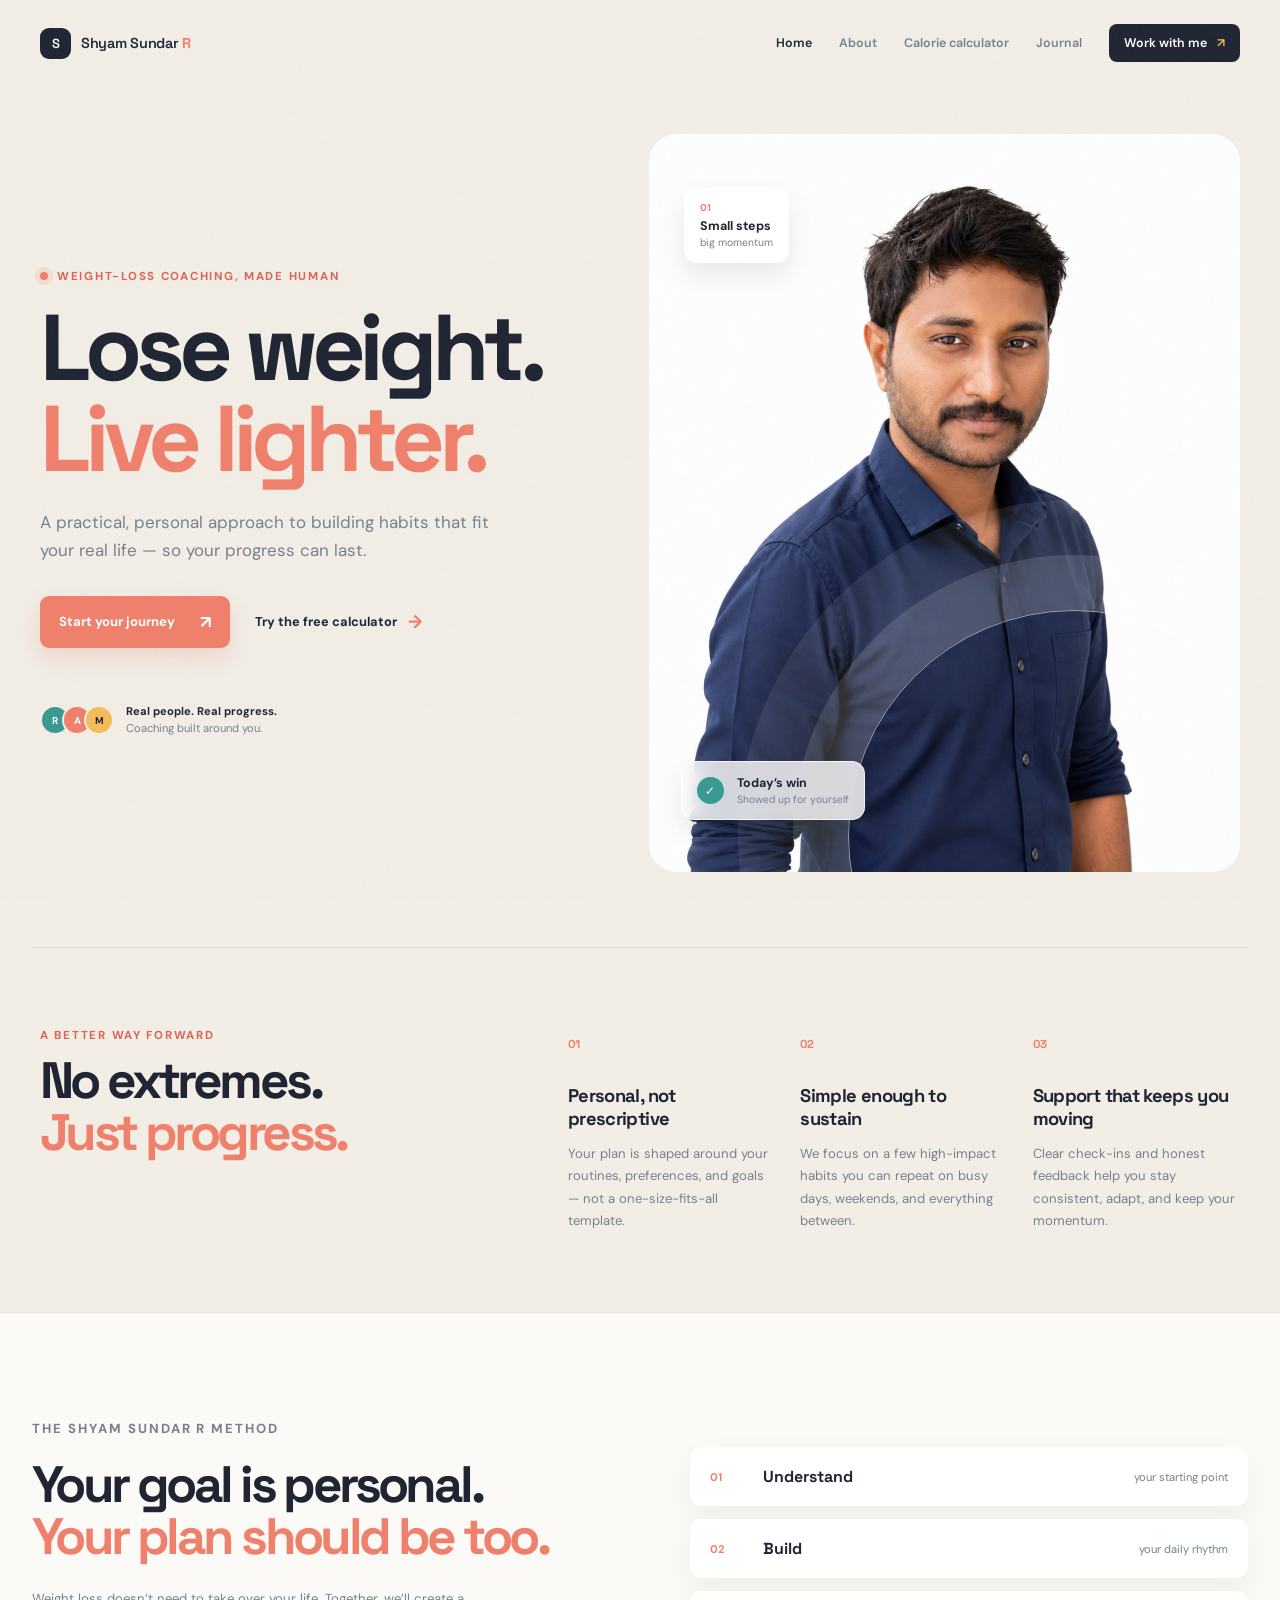
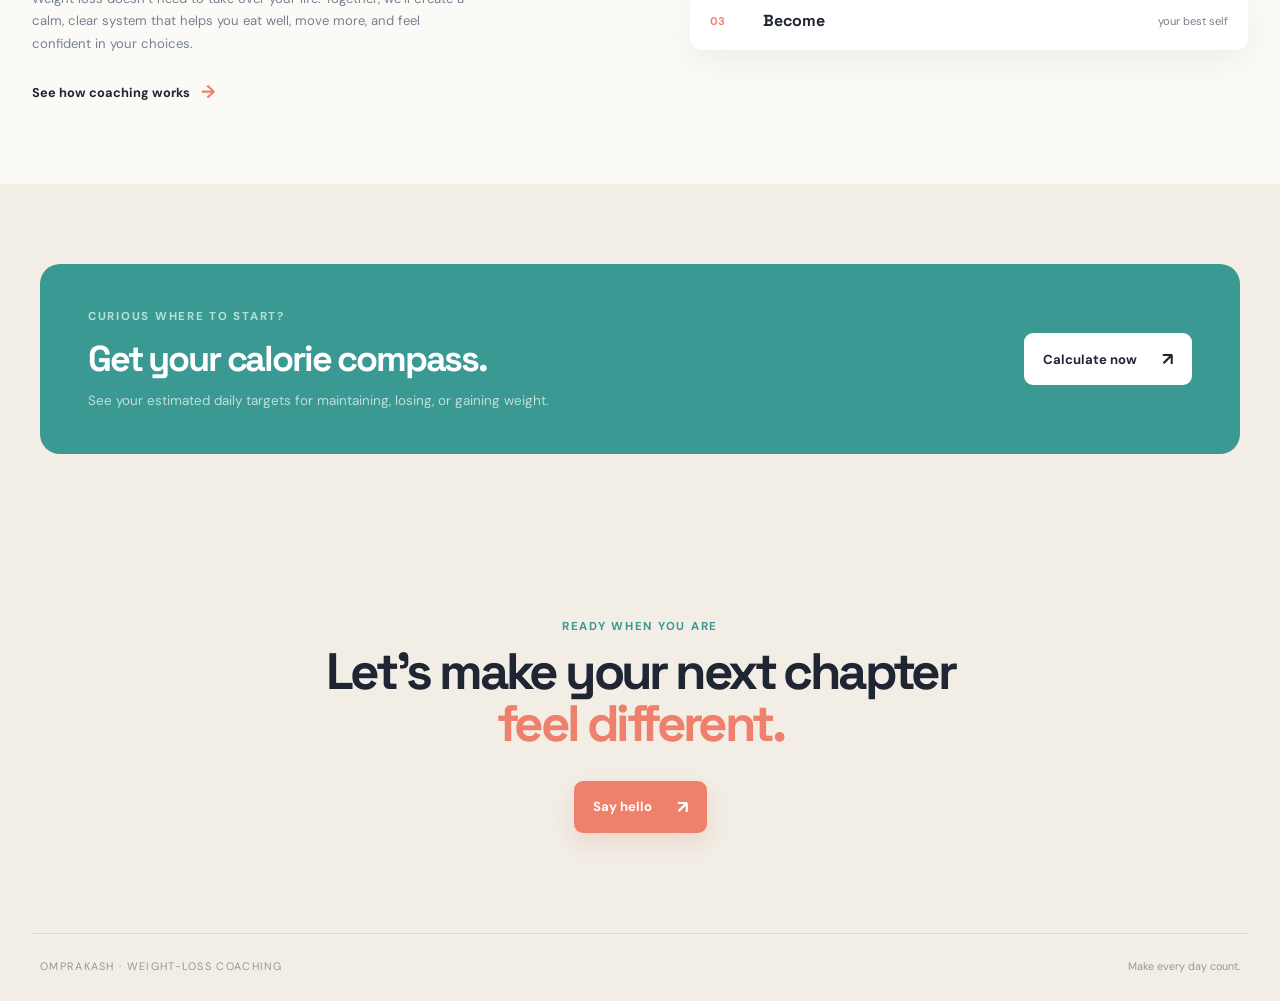
==== commit e084e703: "Added Blog Page" ====
--- a/index.html
+++ b/index.html
@@ -14,7 +14,7 @@
   <main class="home-shell">
     <nav class="site-nav" aria-label="Main navigation">
       <a class="brand" href="index.html"><span class="brand-mark">S</span><span>Shyam Sundar <b>R</b></span></a>
-      <div class="nav-links"><a class="active" href="index.html">Home</a><a href="about.html">About</a><a href="calculator.html">Calorie calculator</a><a class="nav-cta" href="#contact">Work with me <span>↗</span></a></div>
+      <div class="nav-links"><a class="active" href="index.html">Home</a><a href="about.html">About</a><a href="calculator.html">Calorie calculator</a><a href="blog.html">Journal</a><a class="nav-cta" href="#contact">Work with me <span>↗</span></a></div>
     </nav>
 
     <section class="home-hero" aria-labelledby="home-title">
--- a/style.css
+++ b/style.css
@@ -126,9 +126,40 @@
 .results-tip span { color: var(--gold); }
 footer { display: flex; justify-content: space-between; padding: 25px 42px 0; color: #99988f; font-size: .68rem; letter-spacing: .12em; }
 footer span:last-child { letter-spacing: 0; }
+.blog-hero { padding: 74px 8px 65px; border-bottom: 1px solid rgba(31,37,51,.1); }
+.blog-hero h1 { max-width: 760px; margin-top: 12px; }
+.blog-hero .hero-text { max-width: 550px; }
+.post-grid { display: grid; grid-template-columns: repeat(3, 1fr); gap: 18px; padding: 58px 8px 95px; }
+.post-card { display: flex; flex-direction: column; min-height: 390px; padding: 28px; border-radius: 18px; background: var(--paper); box-shadow: 0 14px 35px rgba(52,48,35,.06); transition: transform .2s ease, box-shadow .2s ease; }
+.post-card:hover { transform: translateY(-5px); box-shadow: 0 20px 45px rgba(52,48,35,.11); }
+.post-card:nth-child(2) { background: var(--teal); color: white; }
+.post-card:nth-child(3) { background: #f8e6c7; }
+.post-card .post-meta { color: var(--coral-dark); }
+.post-card:nth-child(2) .post-meta { color: #b3e2d9; }
+.post-card h2 { margin: 32px 0 14px; font-size: 1.7rem; line-height: 1.08; letter-spacing: -.05em; }
+.post-card p:not(.post-meta) { margin: 0; color: var(--muted); font-size: .86rem; line-height: 1.7; }
+.post-card:nth-child(2) p:not(.post-meta) { color: rgba(255,255,255,.72); }
+.post-card .text-link { margin-top: auto; padding-top: 28px; }
+.post-card:nth-child(2) .text-link { color: white; }
+.post-meta { margin: 0; font-size: .68rem; font-weight: 700; letter-spacing: .12em; text-transform: uppercase; }
+.post-page .site-nav { margin-bottom: 10px; }
+.article-header { max-width: 810px; padding: 72px 8px 48px; }
+.article-header h1 { max-width: 810px; margin-top: 14px; font-size: clamp(3.25rem, 6vw, 6.2rem); }
+.article-dek { max-width: 640px; margin: 25px 0 0; color: var(--muted); font-size: 1.08rem; line-height: 1.7; }
+.article-layout { display: grid; grid-template-columns: minmax(0, 760px) 250px; gap: 90px; padding: 35px 8px 100px; border-top: 1px solid rgba(31,37,51,.1); }
+.article-body p, .article-body li { color: #5e6673; font-size: 1rem; line-height: 1.85; }
+.article-body h2 { margin: 35px 0 14px; font-size: 1.65rem; letter-spacing: -.04em; }
+.article-body ul { padding-left: 22px; }
+.article-body li { margin: 8px 0; }
+.article-note { align-self: start; padding: 24px; border-radius: 15px; background: var(--teal-light); }
+.article-note .section-kicker { color: var(--teal); }
+.article-note p:last-child { margin: 0; color: #4f7773; font-size: .84rem; line-height: 1.65; }
+.article-back { margin-bottom: 25px; }
+.post-page footer { padding-left: 8px; padding-right: 8px; }
 @media (max-width: 800px) { .page-shell { padding-top: 42px; } .hero { padding: 0 10px 36px; } .hero-orbit { width: 130px; height: 130px; } .orbit-core { inset: 32px; } .calculator-grid { grid-template-columns: 1fr; } .form-card, .results-card { min-height: auto; padding: 28px; } .results-empty { height: 330px; } footer { padding-left: 10px; padding-right: 10px; } }
 @media (max-width: 520px) { .hero { display: block; } .hero-orbit { margin: 35px auto 0; } h1 { font-size: 3.5rem; } .two-columns { grid-template-columns: 1fr; } .form-card, .results-card { border-radius: 18px; } .status-pill { display: none; } .maintenance-summary strong { font-size: 2.7rem; } footer { gap: 10px; flex-direction: column; } }
 @media (max-width: 800px) { .home-shell { width: min(100% - 36px, 620px); } .site-nav { padding-left: 0; padding-right: 0; }.nav-links { gap: 13px; }.nav-links a:not(.nav-cta) { display: none; }.home-hero { grid-template-columns: 1fr; gap: 42px; padding: 35px 0 60px; }.home-hero h1 { font-size: clamp(4rem, 17vw, 6rem); }.hero-visual { min-height: 470px; }.promise-section, .method-section { grid-template-columns: 1fr; gap: 40px; }.method-section { margin: 0 -18px; padding-left: 18px; padding-right: 18px; }.promise-grid { gap: 35px; }.calculator-promo { align-items: flex-start; flex-direction: column; margin-left: 0; margin-right: 0; padding: 32px; } }
+@media (max-width: 800px) { .post-grid { grid-template-columns: 1fr; padding-top: 38px; }.post-card { min-height: 320px; }.article-layout { grid-template-columns: 1fr; gap: 35px; }.article-header { padding-top: 45px; }.article-header h1 { font-size: clamp(3.2rem, 14vw, 5rem); } }
 @media (max-width: 800px) { .about-hero { grid-template-columns: 1fr; gap: 40px; padding: 45px 0 60px; }.about-hero h1 { font-size: clamp(4rem, 16vw, 6rem); }.about-photo { height: 460px; }.about-story { grid-template-columns: 1fr; gap: 35px; padding: 65px 0; }.values-section { margin: 0 -18px; padding-left: 18px; padding-right: 18px; }.values-grid { gap: 28px; }.about-cta { padding: 75px 0 85px; } }
 @media (max-width: 520px) { .home-shell { width: min(100% - 28px, 500px); }.brand { font-size: .78rem; }.hero-actions { align-items: flex-start; flex-direction: column; gap: 18px; }.hero-visual, .hero-image { min-height: 390px; }.card-top { left: 18px; }.card-bottom { left: 16px; bottom: 24px; }.calculator-promo h2 { font-size: 1.8rem; }.steps-card small { display: none; } }
 @media (max-width: 520px) { .about-photo { height: 390px; }.values-grid { grid-template-columns: 1fr; gap: 30px; }.about-cta > div { align-items: flex-start; flex-direction: column; gap: 20px; }.about-cta .primary-button { align-self: center; } }
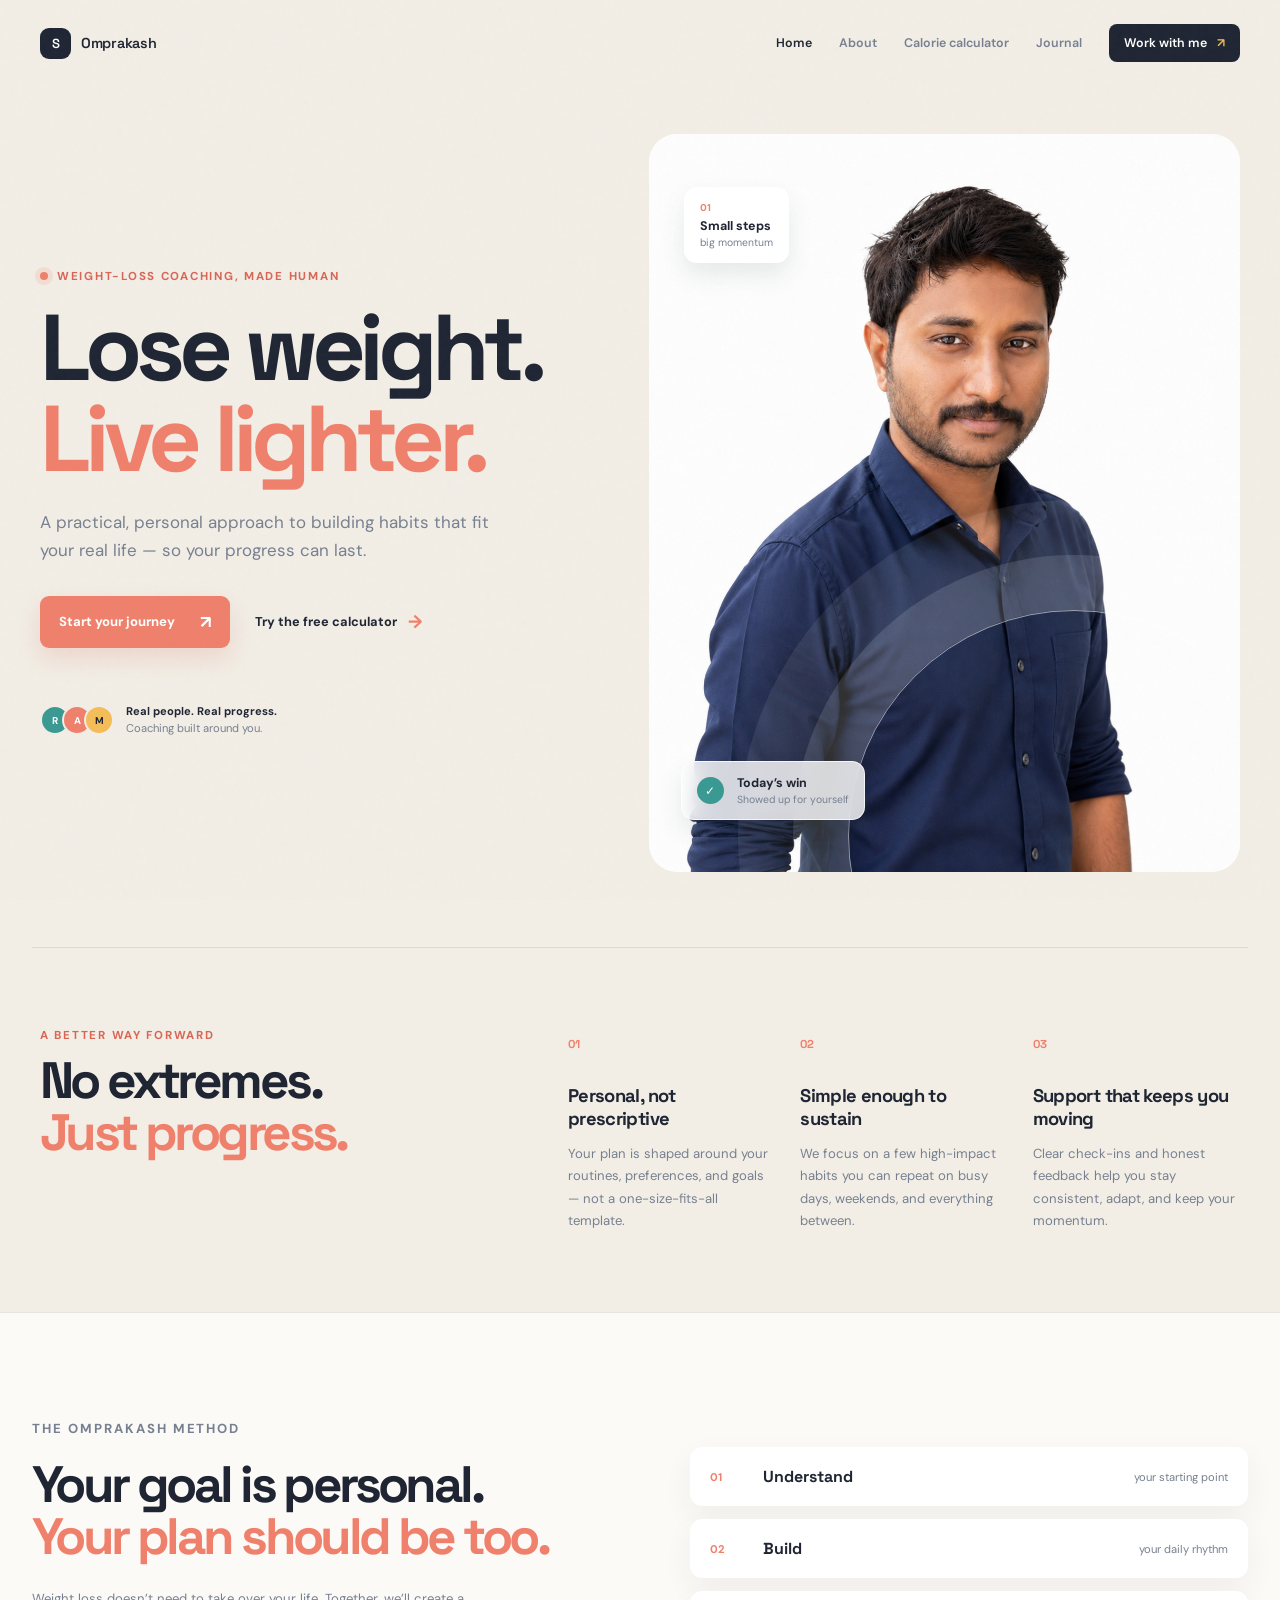
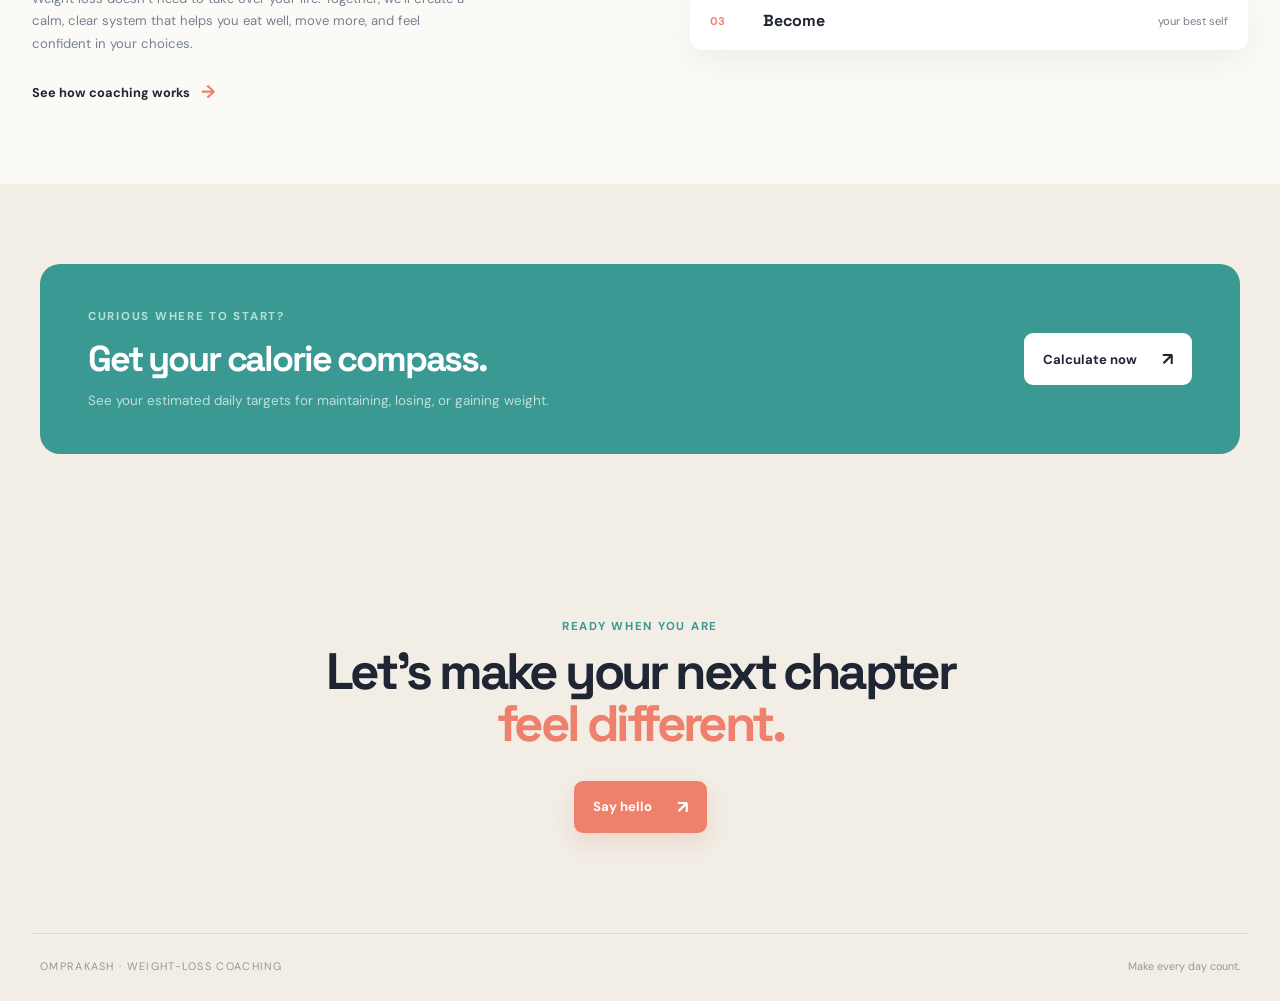
==== commit c6ccdfc1: "Name changes all pages" ====
--- a/index.html
+++ b/index.html
@@ -13,18 +13,18 @@
 <body class="home-page">
   <main class="home-shell">
     <nav class="site-nav" aria-label="Main navigation">
-      <a class="brand" href="index.html"><span class="brand-mark">S</span><span>Shyam Sundar <b>R</b></span></a>
+      <a class="brand" href="index.html"><span class="brand-mark">S</span><span>Omprakash</span></a>
       <div class="nav-links"><a class="active" href="index.html">Home</a><a href="about.html">About</a><a href="calculator.html">Calorie calculator</a><a href="blog.html">Journal</a><a class="nav-cta" href="#contact">Work with me <span>↗</span></a></div>
     </nav>
 
     <section class="home-hero" aria-labelledby="home-title">
       <div class="home-hero-copy"><p class="eyebrow"><span class="eyebrow-dot"></span> Weight-loss coaching, made human</p><h1>Lose weight.<br /><em>Live lighter.</em></h1><p class="hero-text">A practical, personal approach to building habits that fit your real life — so your progress can last.</p><div class="hero-actions"><a class="primary-button" href="#contact">Start your journey <span>↗</span></a><a class="text-link" href="calculator.html">Try the free calculator <span>→</span></a></div><div class="social-proof"><div class="avatar-stack"><span>R</span><span>A</span><span>M</span></div><p><strong>Real people. Real progress.</strong><br />Coaching built around you.</p></div></div>
-      <div class="hero-visual"><img class="hero-image" src="omprakash_image.jpg" alt="Shyam Sundar R, weight-loss coach" /><div class="hero-card card-top"><span>01</span><strong>Small steps</strong><small>big momentum</small></div><div class="hero-card card-bottom"><span class="check">✓</span><div><strong>Today’s win</strong><small>Showed up for yourself</small></div></div></div>
+      <div class="hero-visual"><img class="hero-image" src="omprakash_image.jpg" alt="Omprakash, weight-loss coach" /><div class="hero-card card-top"><span>01</span><strong>Small steps</strong><small>big momentum</small></div><div class="hero-card card-bottom"><span class="check">✓</span><div><strong>Today’s win</strong><small>Showed up for yourself</small></div></div></div>
     </section>
 
     <section class="promise-section"><div class="section-intro"><p class="section-kicker">A better way forward</p><h2>No extremes.<br /><em>Just progress.</em></h2></div><div class="promise-grid"><article><span class="number">01</span><h3>Personal, not prescriptive</h3><p>Your plan is shaped around your routines, preferences, and goals — not a one-size-fits-all template.</p></article><article><span class="number">02</span><h3>Simple enough to sustain</h3><p>We focus on a few high-impact habits you can repeat on busy days, weekends, and everything between.</p></article><article><span class="number">03</span><h3>Support that keeps you moving</h3><p>Clear check-ins and honest feedback help you stay consistent, adapt, and keep your momentum.</p></article></div></section>
 
-    <section class="method-section"><div class="method-copy"><p class="section-kicker">The Shyam Sundar R method</p><h2>Your goal is personal.<br /><em>Your plan should be too.</em></h2><p>Weight loss doesn’t need to take over your life. Together, we’ll create a calm, clear system that helps you eat well, move more, and feel confident in your choices.</p><a class="text-link" href="#contact">See how coaching works <span>→</span></a></div><div class="steps-card"><div><span>01</span><strong>Understand</strong><small>your starting point</small></div><div><span>02</span><strong>Build</strong><small>your daily rhythm</small></div><div><span>03</span><strong>Become</strong><small>your best self</small></div></div></section>
+    <section class="method-section"><div class="method-copy"><p class="section-kicker">The Omprakash method</p><h2>Your goal is personal.<br /><em>Your plan should be too.</em></h2><p>Weight loss doesn’t need to take over your life. Together, we’ll create a calm, clear system that helps you eat well, move more, and feel confident in your choices.</p><a class="text-link" href="#contact">See how coaching works <span>→</span></a></div><div class="steps-card"><div><span>01</span><strong>Understand</strong><small>your starting point</small></div><div><span>02</span><strong>Build</strong><small>your daily rhythm</small></div><div><span>03</span><strong>Become</strong><small>your best self</small></div></div></section>
 
     <section class="calculator-promo"><div><p class="section-kicker">Curious where to start?</p><h2>Get your calorie compass.</h2><p>See your estimated daily targets for maintaining, losing, or gaining weight.</p></div><a class="light-button" href="calculator.html">Calculate now <span>↗</span></a></section>
 
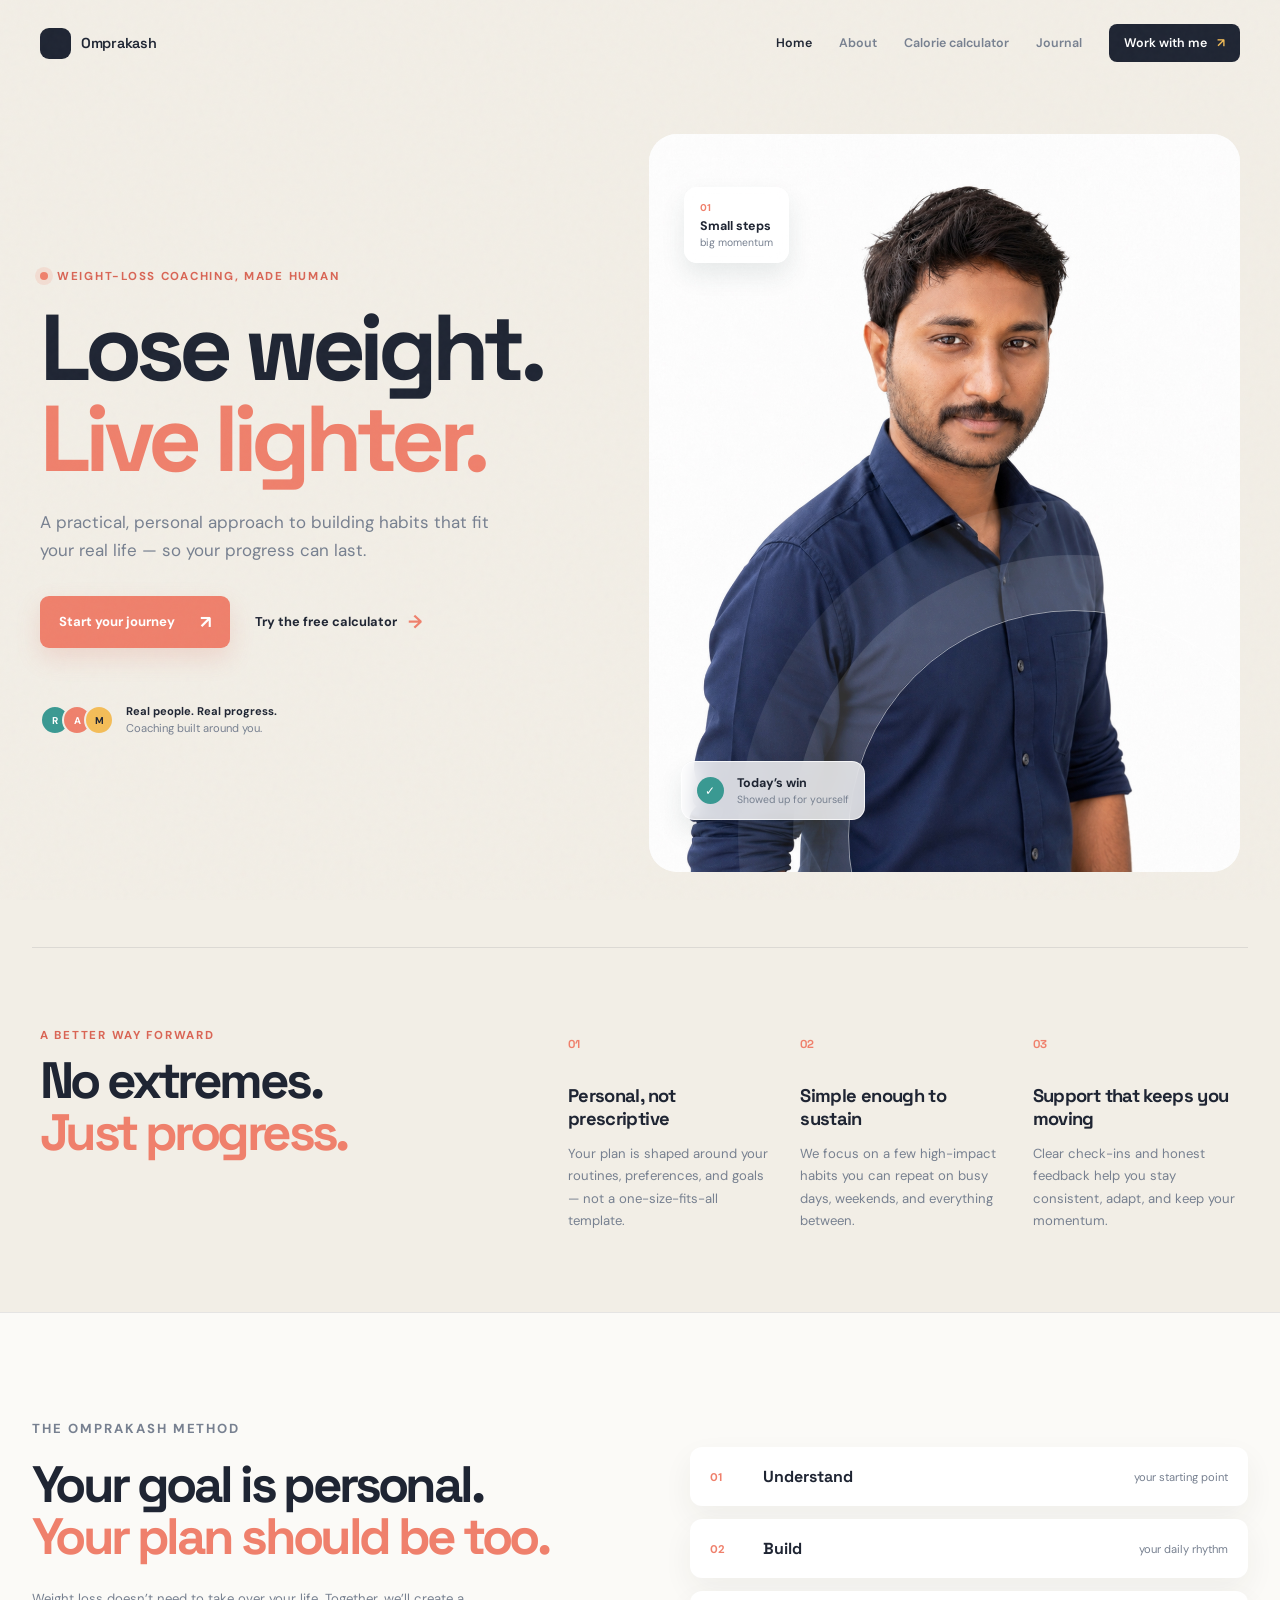
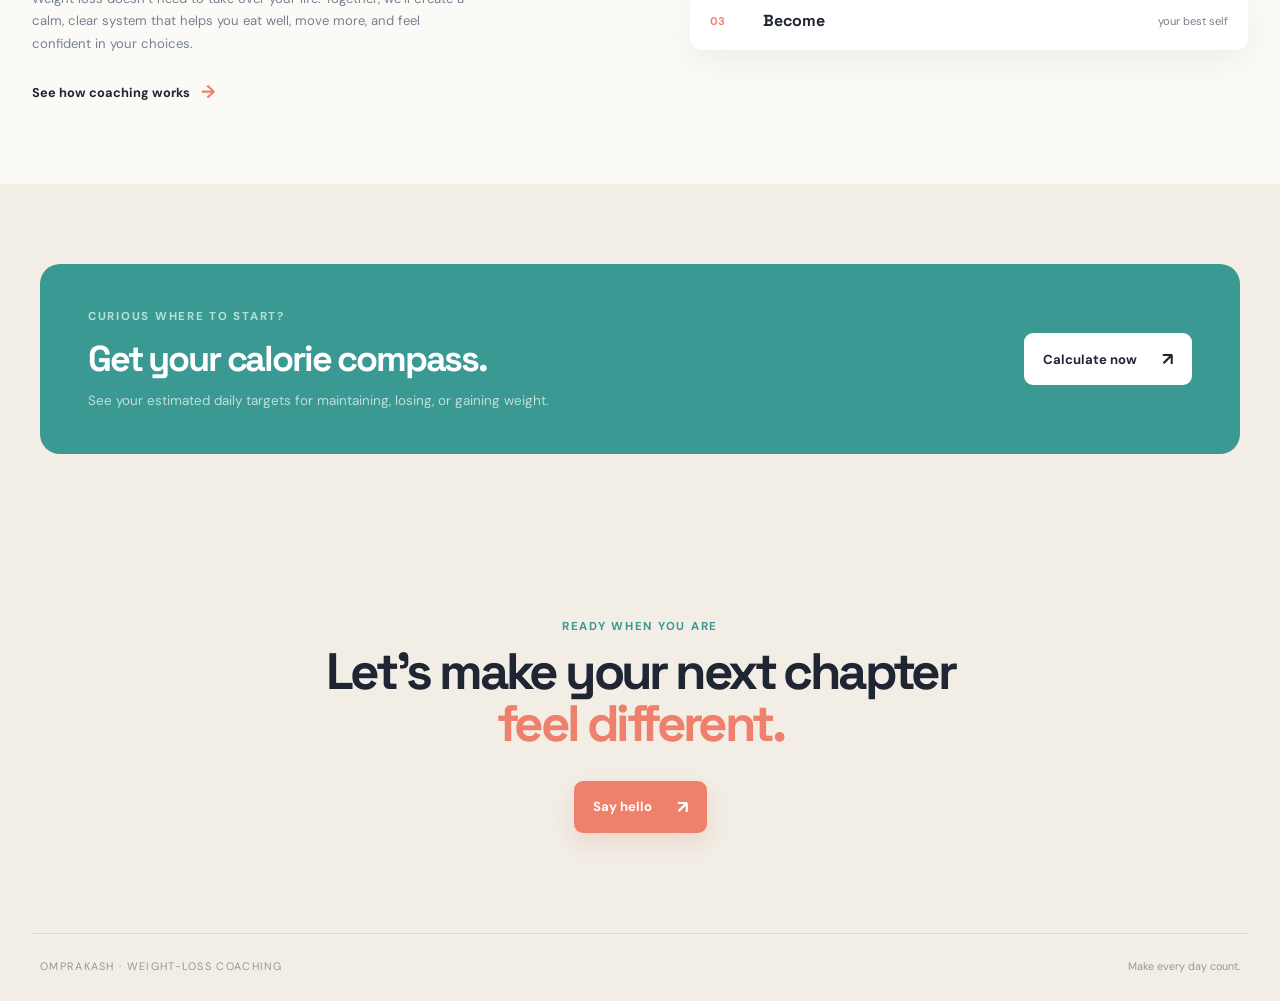
==== commit f6f490a3: "P letter" ====
--- a/index.html
+++ b/index.html
@@ -13,7 +13,7 @@
 <body class="home-page">
   <main class="home-shell">
     <nav class="site-nav" aria-label="Main navigation">
-      <a class="brand" href="index.html"><span class="brand-mark">S</span><span>Omprakash</span></a>
+      <a class="brand" href="index.html"><span class="brand-mark"><P></P></span><span>Omprakash</span></a>
       <div class="nav-links"><a class="active" href="index.html">Home</a><a href="about.html">About</a><a href="calculator.html">Calorie calculator</a><a href="blog.html">Journal</a><a class="nav-cta" href="#contact">Work with me <span>↗</span></a></div>
     </nav>
 
